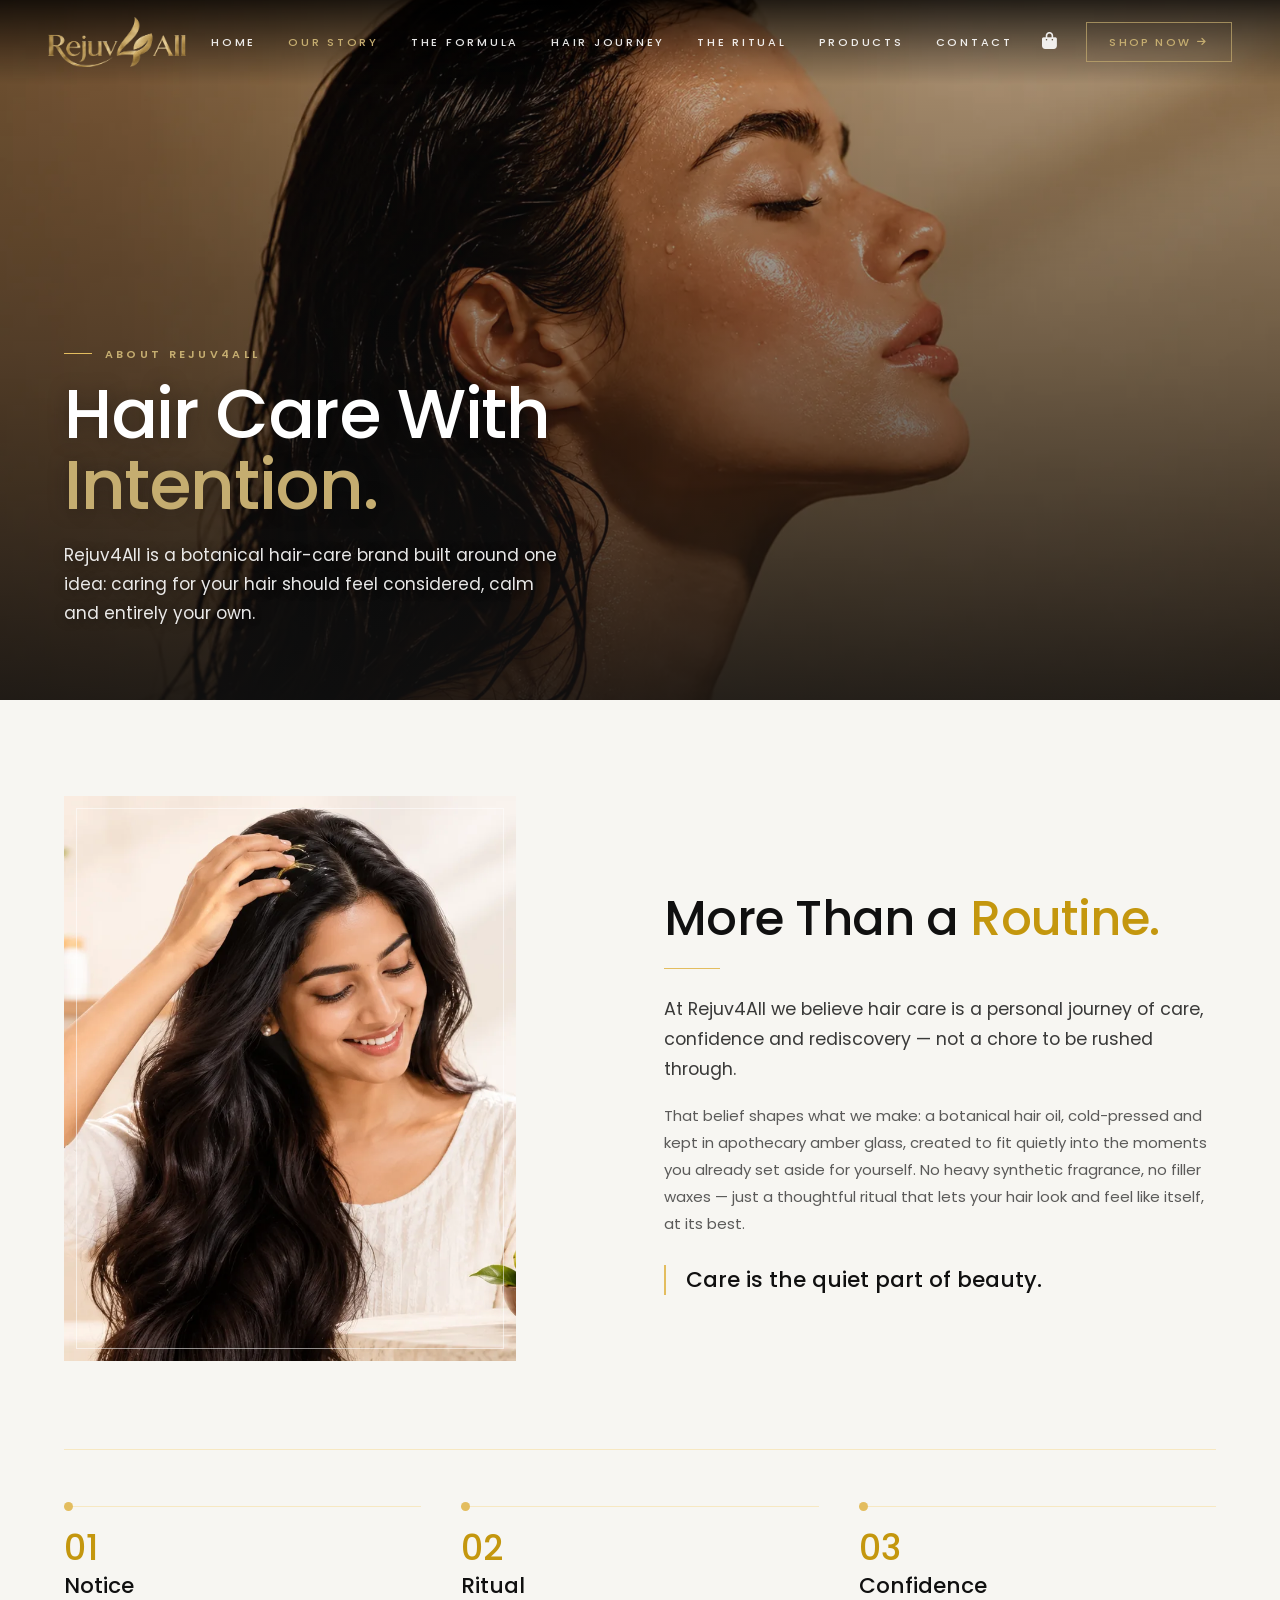
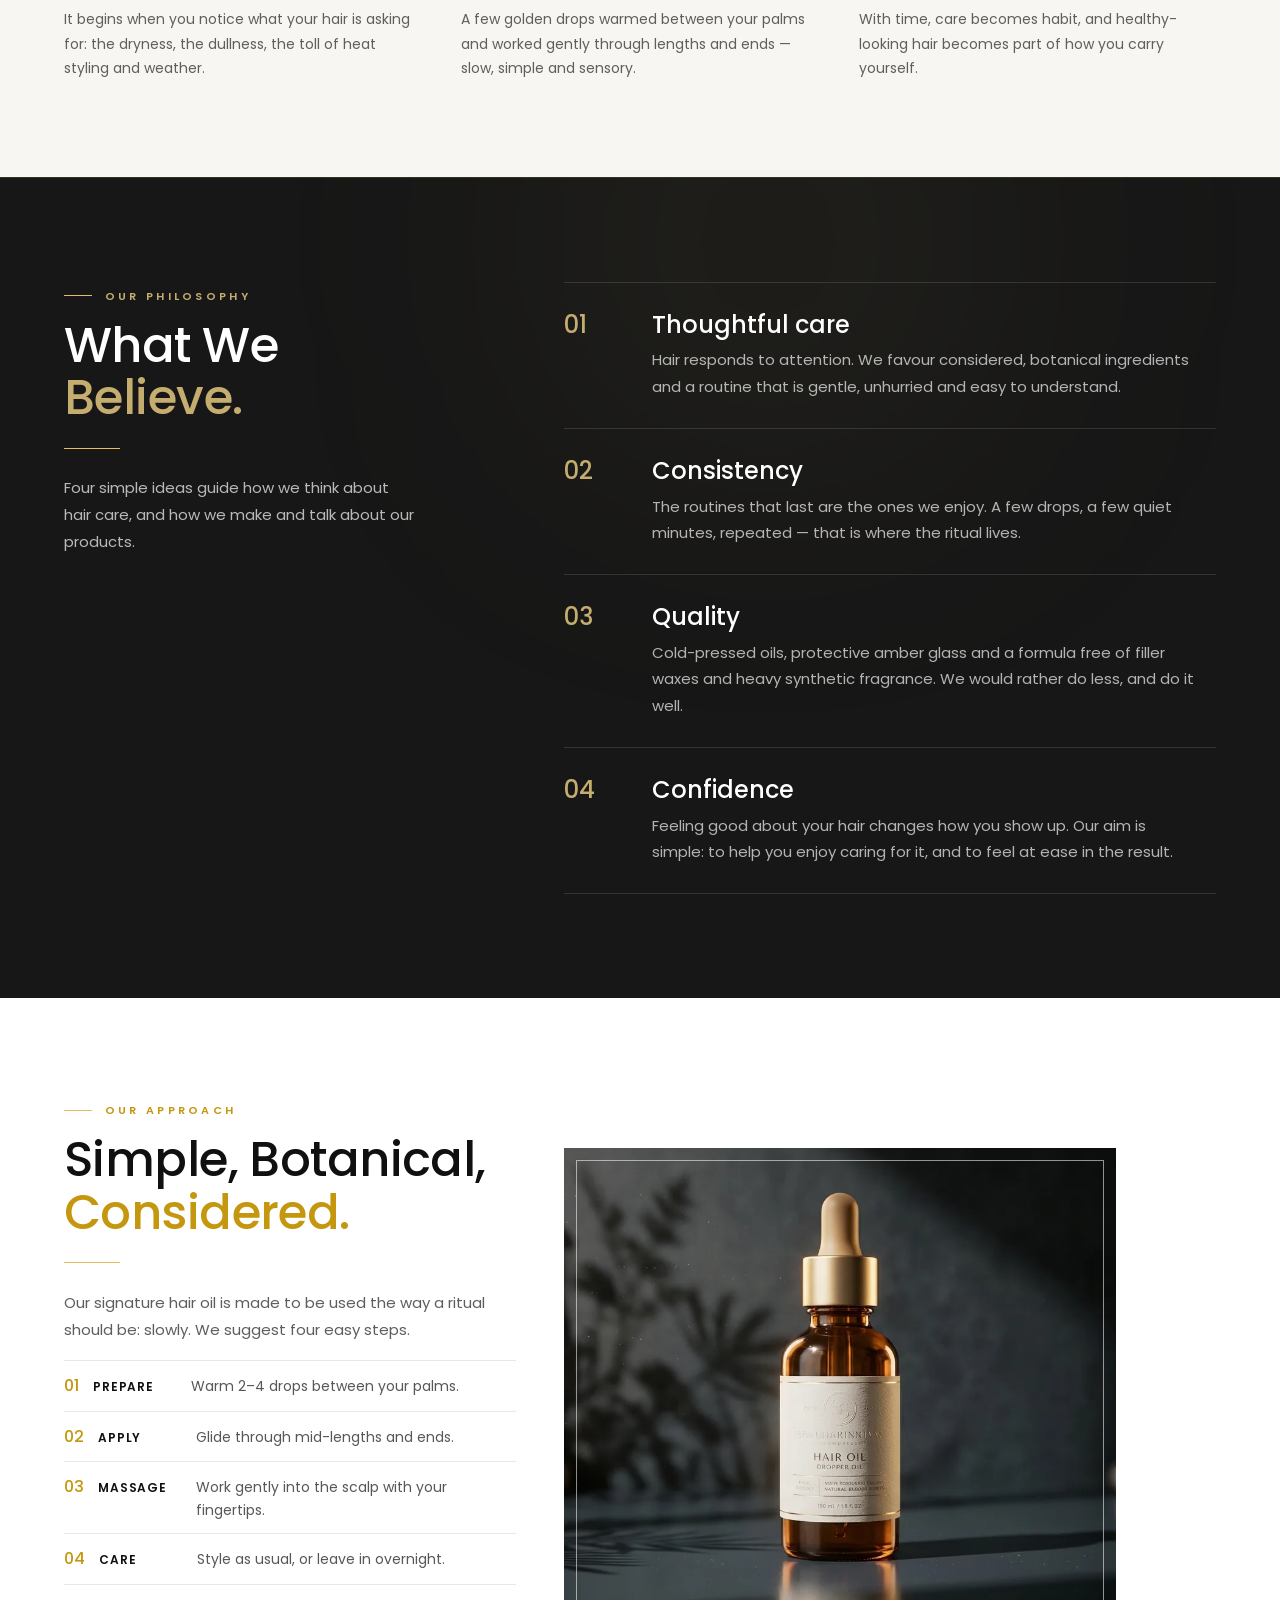
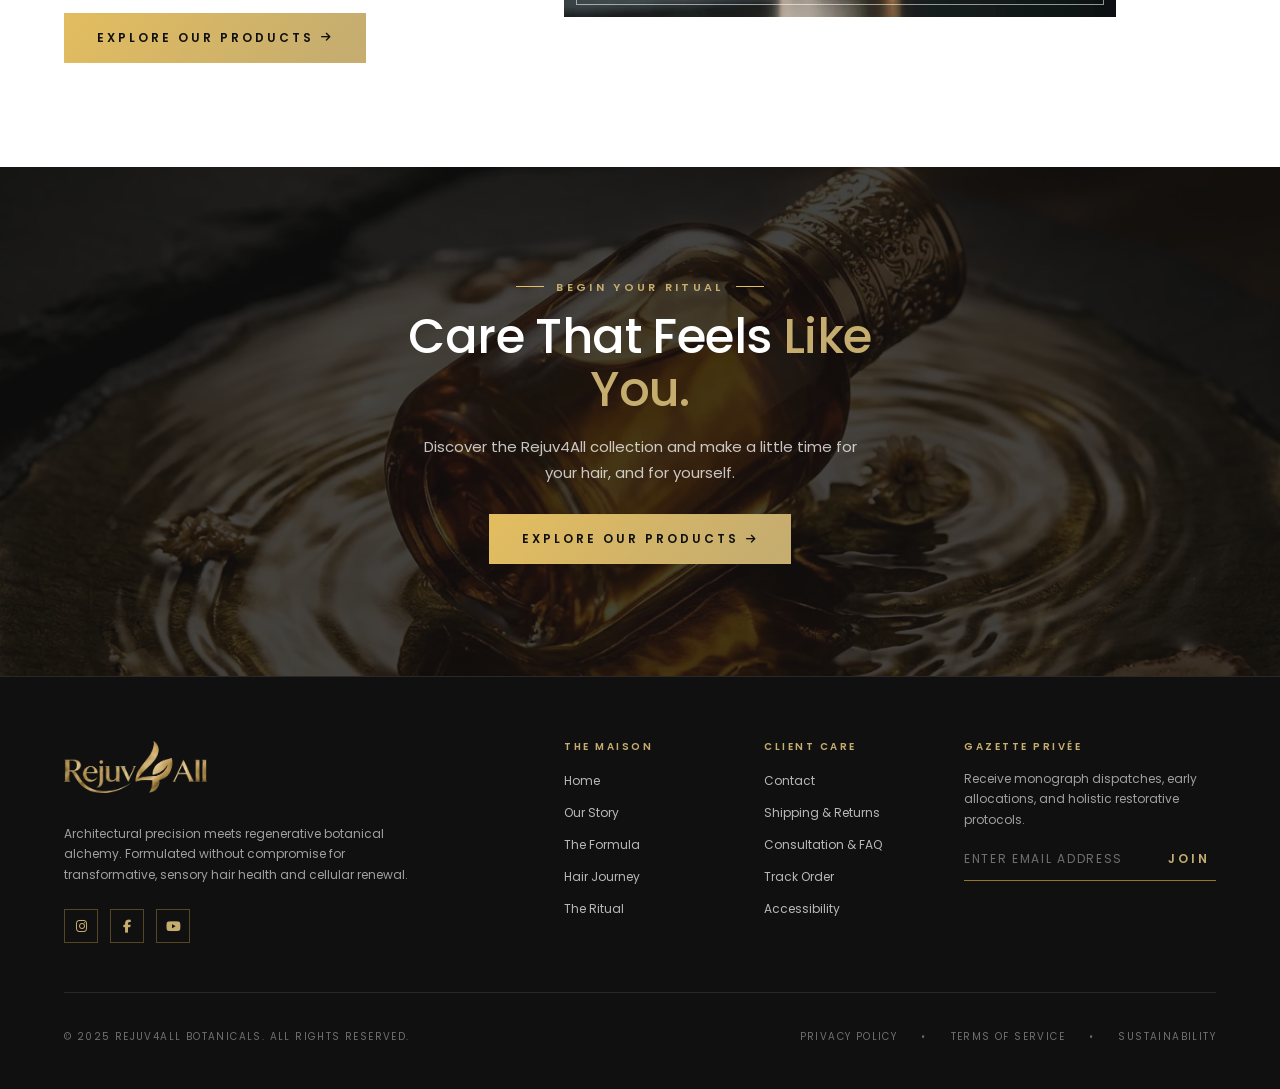
==== about.html @ afa5f881 "Work in progress: new changes" ====
<!DOCTYPE html>
<html lang="en">
<head>
  <meta charset="utf-8">
  <meta name="viewport" content="width=device-width, initial-scale=1">
  <title>About Us — Rejuv4All</title>
  <meta name="description" content="The story and philosophy behind Rejuv4All, a botanical hair-care brand built around considered, personal care.">
  <script>document.documentElement.classList.add('ab-js');</script>

  <link rel="preconnect" href="https://fonts.googleapis.com">
  <link rel="preconnect" href="https://fonts.gstatic.com" crossorigin>
  <link href="https://fonts.googleapis.com/css2?family=Newsreader:ital,opsz,wght@0,6..72,300;0,6..72,400;0,6..72,500;1,6..72,400;1,6..72,500&family=Poppins:wght@400;500;600&family=Roboto:wght@300;500&display=swap" rel="stylesheet">
  <link href="https://cdn.jsdelivr.net/npm/bootstrap@5.3.3/dist/css/bootstrap.min.css" rel="stylesheet">
  <link href="https://cdnjs.cloudflare.com/ajax/libs/font-awesome/6.5.2/css/all.min.css" rel="stylesheet">
  <link href="home.css" rel="stylesheet">
  <link href="pages.css" rel="stylesheet">
  <link href="about.css" rel="stylesheet">
</head>
<body class="page-about">

<!-- ============ NAVBAR (same as the other pages) ============ -->
<header class="site-header" id="site-header">
  <a class="site-logo" href="index.html" aria-label="Rejuv4All home">
    <img src="assets/images/web/logo_transparent.png" alt="Rejuv4All" width="700" height="254">
  </a>

  <nav class="site-nav d-none d-lg-flex" aria-label="Primary">
    <a href="index.html">Home</a>
    <a href="about.html" class="is-current" aria-current="page">Our Story</a>
    <a href="index.html#formula">The Formula</a>
    <a href="index.html#goals">Hair Journey</a>
    <a href="index.html#ritual">The Ritual</a>
    <a href="products.html">Products</a>
    <a href="contact.html">Contact</a>
  </nav>

  <div class="site-tools">
    <a class="icon-btn cart-link" href="cart.html" aria-label="Cart">
      <i class="fa-solid fa-bag-shopping"></i>
      <span class="cart-count" id="cart-count" hidden>0</span>
    </a>
    <a class="btn-gold nav-cta" href="index.html#shop">Shop Now<i class="fa-solid fa-arrow-right btn-ico btn-ico--after" aria-hidden="true"></i></a>
    <button class="icon-btn d-lg-none" type="button" id="mobile-menu-btn" aria-label="Open navigation menu" aria-controls="mobile-nav" aria-expanded="false">
      <i class="fa-solid fa-bars"></i>
    </button>
  </div>
</header>

<div class="drawer-backdrop" id="drawer-backdrop" aria-hidden="true"></div>
<aside class="drawer" id="mobile-nav" role="dialog" aria-modal="true" aria-label="Site navigation" aria-hidden="true">
  <div class="drawer-head">
    <a class="drawer-logo" href="index.html" aria-label="Rejuv4All home"><img src="assets/images/web/logo_transparent.png" alt="Rejuv4All" width="700" height="254"></a>
    <button type="button" class="drawer-close" id="mobile-close-btn" aria-label="Close navigation menu"><i class="fa-solid fa-xmark" aria-hidden="true"></i></button>
  </div>
  <nav class="drawer-nav" aria-label="Mobile">
    <a href="index.html">Home</a>
    <a href="about.html">Our Story</a>
    <a href="index.html#goals">Hair Journey</a>
    <a href="index.html#shop">The Signature Elixir</a>
    <a href="index.html#ritual">The Ritual</a>
    <a href="products.html">Products</a>
    <a href="index.html#formula">The Formula</a>
    <a href="contact.html">Contact</a>
  </nav>
  <div class="drawer-foot">
    <a class="btn-gold btn-block" href="index.html#shop">Shop Now</a>
    <a class="drawer-cart" href="cart.html"><i class="fa-solid fa-bag-shopping" aria-hidden="true"></i><span>Cart</span><span class="drawer-cart-count" id="drawer-cart-count" hidden>0</span></a>
  </div>
</aside>

<main>
<!-- 1 · Hero -->
<section class="ab-hero">
  <picture class="ab-hero__bg">
    <source media="(max-width: 767.98px)" srcset="assets/images/web/about_hero_m.webp">
    <img src="assets/images/web/about_hero.webp" alt="Close-up of a woman with glossy, healthy-looking hair and glowing skin in warm light" width="1600" height="900" fetchpriority="high">
  </picture>
  <div class="container-xl ab-hero__inner">
    <span class="ab-eyebrow ab-eyebrow--light ab-in" data-ab>About Rejuv4All</span>
    <h1 class="ab-hero__title ab-in" data-ab data-delay="1">Hair Care With <em>Intention.</em></h1>
    <p class="ab-hero__text ab-in" data-ab data-delay="2">Rejuv4All is a botanical hair-care brand built around one idea: caring for your hair should feel considered, calm and entirely your own.</p>
  </div>
</section>

<!-- 2 · Our story -->
<section class="section section--ivory ab-story" id="story">
  <div class="container-xl section-pad">
    <div class="row g-5 align-items-center">
      <div class="col-lg-5">
        <figure class="ab-figure ab-reveal" data-ab>
          <img src="assets/images/web/about_story.webp" alt="Woman smiling as she massages hair oil into her scalp" width="753" height="941">
        </figure>
      </div>
      <div class="col-lg-6 offset-lg-1">
        <span class="ab-eyebrow ab-in" data-ab>Our Story</span>
        <h2 class="ab-h2 ab-in" data-ab data-delay="1">More Than a <em>Routine.</em></h2>
        <div class="ab-rule ab-in" data-ab data-delay="1"></div>
        <p class="ab-lead ab-in" data-ab data-delay="2">At Rejuv4All we believe hair care is a personal journey of care, confidence and rediscovery &mdash; not a chore to be rushed through.</p>
        <p class="ab-body ab-in" data-ab data-delay="2">That belief shapes what we make: a botanical hair oil, cold-pressed and kept in apothecary amber glass, created to fit quietly into the moments you already set aside for yourself. No heavy synthetic fragrance, no filler waxes &mdash; just a thoughtful ritual that lets your hair look and feel like itself, at its best.</p>
        <blockquote class="ab-quote ab-in" data-ab data-delay="3">Care is the quiet part of beauty.</blockquote>
      </div>
    </div>

    <!-- The journey -->
    <div class="ab-journey">
      <ol class="ab-steps">
        <li class="ab-in" data-ab>
          <span class="ab-steps__n">01</span>
          <h3>Notice</h3>
          <p>It begins when you notice what your hair is asking for: the dryness, the dullness, the toll of heat styling and weather.</p>
        </li>
        <li class="ab-in" data-ab data-delay="1">
          <span class="ab-steps__n">02</span>
          <h3>Ritual</h3>
          <p>A few golden drops warmed between your palms and worked gently through lengths and ends &mdash; slow, simple and sensory.</p>
        </li>
        <li class="ab-in" data-ab data-delay="2">
          <span class="ab-steps__n">03</span>
          <h3>Confidence</h3>
          <p>With time, care becomes habit, and healthy-looking hair becomes part of how you carry yourself.</p>
        </li>
      </ol>
    </div>
  </div>
</section>

<!-- 3 · Philosophy -->
<section class="section section--charcoal ab-philosophy">
  <div class="glow"></div>
  <div class="container-xl section-pad position-relative">
    <div class="row g-5">
      <div class="col-lg-4">
        <div class="ab-sticky">
          <span class="ab-eyebrow ab-eyebrow--light ab-in" data-ab>Our Philosophy</span>
          <h2 class="ab-h2 ab-h2--light ab-in" data-ab data-delay="1">What We <em>Believe.</em></h2>
          <div class="ab-rule ab-in" data-ab data-delay="1"></div>
          <p class="ab-body ab-body--light ab-in" data-ab data-delay="2">Four simple ideas guide how we think about hair care, and how we make and talk about our products.</p>
        </div>
      </div>
      <div class="col-lg-7 offset-lg-1">
        <ul class="ab-beliefs">
          <li class="ab-in" data-ab>
            <span class="ab-beliefs__n">01</span>
            <div><h3>Thoughtful care</h3><p>Hair responds to attention. We favour considered, botanical ingredients and a routine that is gentle, unhurried and easy to understand.</p></div>
          </li>
          <li class="ab-in" data-ab data-delay="1">
            <span class="ab-beliefs__n">02</span>
            <div><h3>Consistency</h3><p>The routines that last are the ones we enjoy. A few drops, a few quiet minutes, repeated &mdash; that is where the ritual lives.</p></div>
          </li>
          <li class="ab-in" data-ab data-delay="2">
            <span class="ab-beliefs__n">03</span>
            <div><h3>Quality</h3><p>Cold-pressed oils, protective amber glass and a formula free of filler waxes and heavy synthetic fragrance. We would rather do less, and do it well.</p></div>
          </li>
          <li class="ab-in" data-ab data-delay="3">
            <span class="ab-beliefs__n">04</span>
            <div><h3>Confidence</h3><p>Feeling good about your hair changes how you show up. Our aim is simple: to help you enjoy caring for it, and to feel at ease in the result.</p></div>
          </li>
        </ul>
      </div>
    </div>
  </div>
</section>

<!-- 4 · Our approach / product -->
<section class="section section--white ab-approach">
  <div class="container-xl section-pad">
    <div class="row g-5 align-items-center">
      <div class="col-lg-6 order-lg-2">
        <figure class="ab-figure ab-figure--wide ab-reveal" data-ab>
          <img src="assets/images/web/hero_slide3.webp" alt="The Rejuv4All amber glass dropper bottle with a gold collar" width="1376" height="768">
        </figure>
      </div>
      <div class="col-lg-5 order-lg-1">
        <span class="ab-eyebrow ab-in" data-ab>Our Approach</span>
        <h2 class="ab-h2 ab-in" data-ab data-delay="1">Simple, Botanical, <em>Considered.</em></h2>
        <div class="ab-rule ab-in" data-ab data-delay="1"></div>
        <p class="ab-body ab-in" data-ab data-delay="2">Our signature hair oil is made to be used the way a ritual should be: slowly. We suggest four easy steps.</p>
        <ol class="ab-ritual ab-in" data-ab data-delay="2">
          <li><strong>Prepare</strong> Warm 2&ndash;4 drops between your palms.</li>
          <li><strong>Apply</strong> Glide through mid-lengths and ends.</li>
          <li><strong>Massage</strong> Work gently into the scalp with your fingertips.</li>
          <li><strong>Care</strong> Style as usual, or leave in overnight.</li>
        </ol>
        <a class="btn-gold ab-btn ab-in" data-ab data-delay="3" href="products.html">Explore Our Products<i class="fa-solid fa-arrow-right btn-ico btn-ico--after" aria-hidden="true"></i></a>
      </div>
    </div>
  </div>
</section>

<!-- 5 · Closing -->
<section class="ab-closing">
  <img class="ab-closing__bg" src="assets/images/web/hero_slide2.webp" alt="" loading="lazy" width="1376" height="768">
  <div class="container-xl ab-closing__inner">
    <span class="ab-eyebrow ab-eyebrow--light ab-eyebrow--center ab-in" data-ab>Begin Your Ritual</span>
    <h2 class="ab-h2 ab-h2--light ab-closing__title ab-in" data-ab data-delay="1">Care That Feels <em>Like You.</em></h2>
    <p class="ab-closing__text ab-in" data-ab data-delay="2">Discover the Rejuv4All collection and make a little time for your hair, and for yourself.</p>
    <a class="btn-gold ab-btn ab-in" data-ab data-delay="3" href="products.html">Explore Our Products<i class="fa-solid fa-arrow-right btn-ico btn-ico--after" aria-hidden="true"></i></a>
  </div>
</section>
</main>

<!-- ============ FOOTER (same as the other pages) ============ -->
<footer class="site-footer">
  <div class="container-xl footer-pad">
    <div class="row g-5 mb-5">
      <div class="col-md-6 col-lg-4">
        <a href="index.html" class="d-inline-block mb-4"><img src="assets/images/web/logo_transparent.png" alt="Rejuv4All" class="footer-logo" width="700" height="254" loading="lazy"></a>
        <p class="foot-copy">Architectural precision meets regenerative botanical alchemy. Formulated without compromise for transformative, sensory hair health and cellular renewal.</p>
        <div class="socials">
          <a href="#" aria-label="Instagram (link to be added)"><i class="fa-brands fa-instagram"></i></a>
          <a href="#" aria-label="Facebook (link to be added)"><i class="fa-brands fa-facebook-f"></i></a>
          <a href="#" aria-label="YouTube (link to be added)"><i class="fa-brands fa-youtube"></i></a>
        </div>
      </div>
      <div class="col-6 col-md-3 col-lg-2 offset-lg-1">
        <h4>The Maison</h4>
        <ul>
          <li><a href="index.html">Home</a></li><li><a href="index.html#story">Our Story</a></li><li><a href="index.html#formula">The Formula</a></li><li><a href="index.html#goals">Hair Journey</a></li><li><a href="index.html#ritual">The Ritual</a></li>
        </ul>
      </div>
      <div class="col-6 col-md-3 col-lg-2">
        <h4>Client Care</h4>
        <ul>
          <li><a href="contact.html">Contact</a></li><li><a href="index.html#faq">Shipping &amp; Returns</a></li><li><a href="index.html#faq">Consultation &amp; FAQ</a></li><li><a href="index.html#shop">Track Order</a></li><li><a href="#">Accessibility</a></li>
        </ul>
      </div>
      <div class="col-md-12 col-lg-3">
        <h4>Gazette Privée</h4>
        <p class="foot-copy">Receive monograph dispatches, early allocations, and holistic restorative protocols.</p>
        <form class="newsletter" id="newsletter-form">
          <input type="email" placeholder="ENTER EMAIL ADDRESS" required aria-label="Email address">
          <button type="submit">Join</button>
        </form>
        <p class="newsletter-msg" id="newsletter-msg" role="status" aria-live="polite"></p>
      </div>
    </div>
    <div class="foot-bar">
      <div>© 2025 REJUV4ALL BOTANICALS. ALL RIGHTS RESERVED.</div>
      <div class="foot-links"><a href="#">PRIVACY POLICY</a><span>•</span><a href="#">TERMS OF SERVICE</a><span>•</span><a href="#">SUSTAINABILITY</a></div>
    </div>
  </div>
</footer>

<script src="https://cdn.jsdelivr.net/npm/bootstrap@5.3.3/dist/js/bootstrap.bundle.min.js"></script>
<script src="home.js"></script>
<script src="about.js"></script>
</body>
</html>
---- home.css ----
/* =========================================================
   Rejuv4All — Homepage styles
   Source of truth: reference_design/DESIGN.md + code.html
   Sections: tokens · base · header · hero · shared · story ·
   journey · shop · ritual · formula · goals · reviews · faq ·
   final CTA · footer · motion/responsive
   ========================================================= */

/* ---------- 1. Tokens ---------- */
:root {
  --black: #101010;          /* Primary deep black */
  --rich: #171717;           /* Rich black panels */
  --charcoal: #292929;
  --ivory: #F7F6F2;          /* Neutral canvas */
  --grey: #EAE8E2;           /* Soft grey rules */
  --white: #FFFFFF;
  --gold: #e3bd5f;           /* Champagne gold (secondary) */
  --gold-light: #C5AD70;     /* Muted gold (tertiary) */
  --gold-text: #c4970e;      /* design.md "secondary" token — gold text on light grounds */
  --gold-20: rgba(180, 154, 87, .2);
  --gold-30: rgba(243, 198, 84, 0.3);
  --gold-60: rgba(243, 188, 51, 0.6);

  /* Typography system (single source of truth):
     headings = Newsreader (editorial serif; Canela is a licensed font, not available here)
     content  = Poppins (all body / interface text) */
  --font-serif: "Poppins", system-ui, -apple-system, "Segoe UI", sans-serif;
  --font-heading: var(--font-serif);
  --font-hero: "Poppins", system-ui, -apple-system, "Segoe UI", sans-serif; /* hero main title only (regular Roboto, not Roboto Serif) */
  --font-sans: "Poppins", system-ui, -apple-system, "Segoe UI", sans-serif;
  --font-mono: var(--font-sans); /* small uppercase labels use the content font */

  --header-h: 76px;
  --ease: cubic-bezier(.4, 0, .2, 1);
}

/* ---------- 2. Base ---------- */
html { scroll-behavior: smooth; scroll-padding-top: 76px; }
body {
  margin: 0;
  background: var(--black);
  color: var(--black);
  font-family: var(--font-sans);
  font-size: 15px;
  line-height: 24px;
  overflow-x: hidden;
  -webkit-font-smoothing: antialiased;
}
img { max-width: 100%; display: block; }
a { color: inherit; text-decoration: none; }
button { font-family: inherit; }
ul, ol { padding: 0; margin: 0; list-style: none; }
h1, h2, h3, h4, p, figure, dl, dd, blockquote { margin: 0; }
::selection { background: var(--gold-30); color: var(--white); }
:focus-visible { outline: 2px solid var(--gold); outline-offset: 3px; }

.section { position: relative; width: 100%; overflow: hidden; }
.section--ivory { background: var(--ivory); }
.section--white { background: var(--white); }
.section--charcoal { background: var(--rich); color: var(--white); }
.section--goals { background: var(--ivory); border-bottom: 1px solid var(--grey); }
.section--bordered { border-top: 1px solid var(--grey); border-bottom: 1px solid var(--grey); }
.section--bordered-b { border-bottom: 1px solid var(--grey); }
.section-pad { padding-top: 4.5rem; padding-bottom: 4.5rem; padding-left: 1.5rem; padding-right: 1.5rem; }
.section-pad--tight { padding-top: 4rem; padding-bottom: 4rem; }
.container-xl.section-pad, .container.section-pad { max-width: 1280px; }

/* Typography */
.h-display {
  font-family: var(--font-heading);
  font-weight: 400;
  font-size: clamp(2rem, 1.2rem + 3.2vw, 3.5rem);
  line-height: 1.08;
  letter-spacing: -.01em;
  color: var(--black);
  margin-bottom: 1.5rem;
}
.h-display em, .hero h1 em { font-family: inherit; font-style: normal; font-weight: 500; color: var(--gold-text); }
.h-display--sm { font-size: clamp(1.75rem, 1.3rem + 1.8vw, 2.5rem); line-height: 1.25; margin-bottom: .5rem; }
.h-display--xs { font-size: clamp(1.5rem, 1.2rem + 1vw, 1.875rem); line-height: 1.25; font-weight: 400; margin-bottom: 0; }
.h-display--light { color: var(--white); }
.section--charcoal .h-display em { color: var(--gold-light); }

.eyebrow {
  display: block;
  font-size: 11px; line-height: 16px; font-weight: 600;
  letter-spacing: .3em; text-transform: uppercase;
  color: var(--gold-text);
  margin-bottom: .85rem;
}
.eyebrow--light { color: var(--gold-light); }
.eyebrow--dot { display: flex; align-items: center; gap: .5rem; font-size: 10px; }
.eyebrow.mono { font-family: var(--font-mono); }
.dot { width: 8px; height: 8px; border-radius: 50%; background: var(--gold-text); display: inline-block; flex: none; }
.mono-gold { font-family: var(--font-mono); font-size: 11px; letter-spacing: .14em; text-transform: uppercase; font-weight: 600; color: var(--gold-text); display: block; }
.micro-muted { font-size: 10px; letter-spacing: .2em; text-transform: uppercase; color: rgba(16,16,16,.42); }
.micro-muted.is-gold { color: var(--gold-text); font-weight: 600; }
.serif-italic { font-family: var(--font-serif); font-style: italic; font-weight: 400; color: var(--gold-text); font-size: 17px; }

.gold-hairline { height: 1px; max-width: 24rem; background: linear-gradient(90deg, transparent, rgba(180,154,87,.55), transparent); }
.gold-hairline-v { width: 1px; height: 24rem; background: linear-gradient(180deg, transparent, rgba(180,154,87,.6), transparent); }
.short-rule { width: 4rem; height: 1px; background: var(--gold); margin: 1rem 0; }

.section-head { max-width: 42rem; margin: 0 auto 2.75rem; }
.section-head--left { margin-left: 0; max-width: 48rem; }
.section-head p { color: rgba(16,16,16,.62); font-weight: 400; font-size: 15px; line-height: 1.7; }
.section-head .h-display { margin-bottom: 0; }

/* Buttons — sharp 0px corners per design.md */
.btn-gold, .btn-glass, .btn-outline-gold {
  display: inline-flex; align-items: center; justify-content: center;
  font-size: 12px; line-height: 16px; letter-spacing: .25em; text-transform: uppercase;
  padding: 1rem 2rem; border-radius: 0; cursor: pointer; border: 1px solid transparent;
  transition: all .4s var(--ease); text-align: center;
}
.btn-gold {
  background: linear-gradient(135deg, var(--gold) 0%, var(--gold-light) 50%, var(--gold) 100%);
  background-size: 200% auto; color: var(--black); font-weight: 600;
}
.btn-gold:hover { background-position: right center; color: var(--black); box-shadow: 0 20px 48px rgba(180,154,87,.25); }
.btn-glass {
  background: rgba(16,16,16,.45); border-color: rgba(197,173,112,.55); color: var(--white);
  -webkit-backdrop-filter: blur(8px); backdrop-filter: blur(8px);
}
.btn-glass:hover { background: rgba(197,173,112,.15); border-color: var(--gold-light); color: var(--gold-light); }
.btn-outline-gold { background: transparent; border-color: var(--gold-60); color: var(--white); font-weight: 500; }
.btn-outline-gold:hover { background: rgba(180,154,87,.12); }
.btn-block { display: flex; width: 100%; }
.btn-lg-x { padding: 1.25rem 2.5rem; }

.arrow-btn {
  width: 40px; height: 40px; display: inline-flex; align-items: center; justify-content: center;
  background: var(--white); border: 1px solid rgba(113,92,31,.4); color: var(--black);
  font-size: 13px; cursor: pointer; transition: all .3s var(--ease);
}
.arrow-btn:hover { border-color: var(--gold-text); background: rgba(180,154,87,.1); }
.arrow-btn--dark { width: 34px; height: 34px; background: transparent; border-color: rgba(255,255,255,.25); color: var(--white); font-size: 11px; }
.arrow-btn--dark:hover { border-color: var(--gold); color: var(--gold); background: transparent; }

/* ---------- 3. Header ---------- */
.site-header {
  position: fixed; top: 0; left: 0; width: 100%; z-index: 1030;
  height: var(--header-h);
  padding: 0 1.5rem;
  display: flex; align-items: center; justify-content: space-between; gap: 1rem;
  background: linear-gradient(to bottom, rgba(0,0,0,.8), rgba(0,0,0,.4), transparent);
  transition: background .3s var(--ease), height .3s var(--ease), -webkit-backdrop-filter .3s;
}
.site-header.is-scrolled {
  height: 64px;
  background: rgba(16,16,16,.92);
  -webkit-backdrop-filter: blur(12px); backdrop-filter: blur(12px);
}
.site-logo { display: block; flex: none; }
.site-logo img { height: 40px; width: auto; transition: transform .3s var(--ease); }
.site-logo:hover img { transform: scale(1.04); }
.site-nav { align-items: center; gap: 2rem; font-size: 11px; font-weight: 500; letter-spacing: .25em; text-transform: uppercase; color: rgba(255,255,255,.9); }
.site-nav a { transition: color .2s; padding: .5rem 0; }
.site-nav a:hover, .site-nav a.is-current { color: var(--gold-light); }
.site-tools { display: flex; align-items: center; gap: 1.25rem; color: rgba(255,255,255,.9); }
.currency { align-items: center; gap: .35rem; font-size: 11px; font-weight: 500; letter-spacing: .14em; color: var(--gold-light); text-transform: uppercase; }
.currency i { font-size: 9px; }
.icon-btn { position: relative; background: none; border: 0; color: inherit; padding: .25rem; font-size: 17px; cursor: pointer; transition: color .2s; line-height: 1; min-width: 28px; min-height: 28px; }
.icon-btn:hover { color: var(--gold-light); }
.cart-count {
  position: absolute; top: -4px; right: -6px; min-width: 16px; height: 16px; padding: 0 4px;
  background: var(--gold); color: var(--white); font-size: 9px; font-weight: 600; line-height: 16px; text-align: center; border-radius: 8px;
}
.cart-count[hidden] { display: none; }
.cart-count.bump { animation: bump .4s var(--ease); }
@keyframes bump { 50% { transform: scale(1.4); } }

/* Mobile drawer (slides in from the left) */
.drawer-backdrop { position: fixed; inset: 0; z-index: 1040; background: rgba(8,8,8,.55); opacity: 0; visibility: hidden; transition: opacity .35s var(--ease), visibility .35s; }
.drawer-backdrop.is-open { opacity: 1; visibility: visible; }
.drawer {
  position: fixed; top: 0; left: 0; bottom: 0; z-index: 1050; width: min(86vw, 340px);
  display: flex; flex-direction: column; background: var(--black); color: var(--white);
  border-right: 1px solid var(--gold-30); box-shadow: 20px 0 48px rgba(0,0,0,.4);
  transform: translateX(-100%); visibility: hidden;
  transition: transform .4s var(--ease), visibility .4s; overflow-y: auto; overscroll-behavior: contain;
}
.drawer.is-open { transform: translateX(0); visibility: visible; }
.drawer-head { display: flex; align-items: center; justify-content: space-between; padding: 1.1rem 1.25rem 1.1rem 1.5rem; border-bottom: 1px solid rgba(255,255,255,.08); }
.drawer-logo img { height: 40px; width: auto; }
.drawer-close { width: 44px; height: 44px; display: inline-flex; align-items: center; justify-content: center; background: transparent; border: 1px solid rgba(180,154,87,.35); color: var(--white); font-size: 16px; cursor: pointer; transition: all .25s var(--ease); }
.drawer-close:hover, .drawer-close:active { border-color: var(--gold); color: var(--gold-light); background: rgba(180,154,87,.08); }
.drawer-nav { display: flex; flex-direction: column; padding: .75rem 1.5rem; flex: 1; }
.drawer-nav a { padding: 1rem 0; border-bottom: 1px solid rgba(255,255,255,.07); font-size: 12px; font-weight: 500; letter-spacing: .25em; text-transform: uppercase; color: rgba(255,255,255,.9); transition: color .2s, padding-left .25s var(--ease); }
.drawer-nav a:hover, .drawer-nav a:active { color: var(--gold-light); padding-left: .5rem; }
.drawer-foot { padding: 1.5rem; border-top: 1px solid rgba(255,255,255,.08); display: flex; flex-direction: column; gap: 1rem; }
.drawer-cart { display: inline-flex; align-items: center; justify-content: center; gap: .6rem; font-size: 11px; letter-spacing: .25em; text-transform: uppercase; color: rgba(255,255,255,.8); padding: .5rem; }
.drawer-cart:hover { color: var(--gold-light); }
.drawer-cart-count { min-width: 18px; height: 18px; padding: 0 5px; background: var(--gold); color: var(--white); font-size: 10px; font-weight: 600; line-height: 18px; text-align: center; border-radius: 9px; letter-spacing: 0; }
.drawer-cart-count[hidden] { display: none; }
html.drawer-open, html.drawer-open body { overflow: hidden; }
@media (min-width: 992px) { .drawer, .drawer-backdrop { display: none; } }

/* ---------- 4. Hero ---------- */
.hero { touch-action: pan-y; position: relative; height: 100vh; height: 100svh; min-height: 640px; background: var(--black); overflow: hidden; user-select: none; }
.hero-slides, .hero-slide { position: absolute; inset: 0; }
.hero-slide { opacity: 0; z-index: 0; transition: opacity 1s var(--ease); }
.hero-slide.is-active { opacity: 1; z-index: 1; }
.hero-slide img { width: 100%; height: 100%; object-fit: cover; object-position: center; transform: scale(1); transition: transform 8s ease-out; }
.hero-slide.is-active img { transform: scale(1.05); }
.hero-slide[data-slide="0"] img { object-position: 62% center; }
.hero-overlay {
  position: absolute; inset: 0; z-index: 2; pointer-events: none;
  background:
    linear-gradient(to top, var(--black) 0%, rgba(16,16,16,0) 45%, rgba(0,0,0,.4) 100%),
    linear-gradient(to right, rgba(0,0,0,.82), rgba(0,0,0,.5) 55%, rgba(0,0,0,.2));
}
.hero-content {
  position: absolute; inset: 0; z-index: 3;
  display: flex; flex-direction: column; justify-content: flex-end;
  padding: 0 1.5rem 7rem; max-width: 56rem; pointer-events: none;
}
.hero-content > * { pointer-events: auto; }
.eyebrow-line { display: flex; align-items: center; gap: .75rem; color: var(--gold-light); font-size: 11px; font-weight: 500; letter-spacing: .3em; text-transform: uppercase; margin-bottom: 1rem; }
.eyebrow-line .rule { width: 24px; height: 1px; background: var(--gold-light); flex: none; }
.hero h1 { font-family: var(--font-hero); font-weight: 300; color: var(--white); font-size: clamp(2rem, 1.33rem + 2.85vw, 3.72rem); line-height: 1.05; letter-spacing: -.01em; margin-bottom: .75rem; }
.hero h1 em { color: var(--gold-light); font-weight: 500; }
@media (min-width: 1200px) { .hero h1 { font-size: 64.6px; } } /* desktop hero title */
.hero p { color: rgba(255,255,255,.82); font-weight: 400; font-size: clamp(15px, 1.2vw + 10px, 18px); line-height: 1.7; max-width: 36rem; margin-bottom: 1.75rem; }
.hero-ctas { display: flex; flex-wrap: wrap; gap: 1rem; }
.hero-controls { position: absolute; z-index: 4; bottom: 2rem; right: 1.5rem; display: flex; align-items: center; gap: 1.5rem; color: var(--white); }
.hero-nums { display: flex; gap: 1rem; font-family: var(--font-mono); font-size: 12px; letter-spacing: .14em; }
.hero-nums button { background: none; border: 0; color: rgba(255,255,255,.4); display: flex; flex-direction: column; align-items: center; padding: .25rem; cursor: pointer; transition: color .3s; }
.hero-nums button i { display: block; width: 16px; height: 1px; margin-top: 4px; background: transparent; transition: all .3s; }
.hero-nums button:hover { color: var(--white); }
.hero-nums button.is-active { color: var(--gold-light); font-weight: 600; }
.hero-nums button.is-active i { height: 2px; background: var(--gold-light); }
.hero-arrows { display: flex; gap: .5rem; padding-left: 1rem; border-left: 1px solid rgba(255,255,255,.2); }

/* ---------- 5. Story ---------- */
.story .section-pad { padding-top: 4.5rem; padding-bottom: 4.5rem; }
.lead-copy { color: rgba(16,16,16,.75); font-weight: 400; font-size: 16px; line-height: 1.75; margin-bottom: 1.25rem; margin-top: 1.5rem; }
.small-copy { color: rgba(16,16,16,.6); font-family: var(--font-sans); font-weight: 400; font-size: 16px; line-height: 1.75; margin-bottom: 1.5rem; }
.stats { display: flex; align-items: center; gap: 1.5rem; padding-top: .5rem; flex-wrap: wrap; }
.stats strong { display: block; font-family: var(--font-serif); font-weight: 400; font-size: 1.85rem; line-height: 1.3; color: var(--gold-text); }
.stats span { display: block; font-size: 10px; letter-spacing: .14em; text-transform: uppercase; color: rgba(16,16,16,.5); }
.stat-rule { width: 1px; height: 32px; background: var(--gold-30); }

.frame-card { background: var(--white); padding: 8px; border: 1px solid var(--gold-20); box-shadow: 0 20px 48px rgba(180,154,87,.08); }
.frame-card figcaption { display: flex; justify-content: space-between; align-items: center; padding: 1rem; background: var(--white); }
.micro { font-size: 10px; letter-spacing: .14em; text-transform: uppercase; color: rgba(16,16,16,.6); }
.crossfade { position: relative; aspect-ratio: 4 / 5; overflow: hidden; }
.crossfade .xf { position: absolute; inset: 0; width: 100%; height: 100%; object-fit: cover; }
.xf-1 { animation: xf1 9s ease-in-out infinite; }
.xf-2 { animation: xf2 9s ease-in-out infinite; opacity: 0; }
@keyframes xf1 { 0%, 45% { opacity: 1; transform: scale(1); } 55%, 95% { opacity: 0; transform: scale(1.05); } 100% { opacity: 1; transform: scale(1); } }
@keyframes xf2 { 0%, 45% { opacity: 0; transform: scale(1.05); } 55%, 95% { opacity: 1; transform: scale(1); } 100% { opacity: 0; transform: scale(1.05); } }
.frame-card--plain figcaption { justify-content: center; }

/* ---------- 6. Three stages ---------- */
.stages { position: relative; }
.stage-card { height: 100%; background: var(--ivory); border: 1px solid var(--grey); padding: 1.5rem; display: flex; flex-direction: column; transition: border-color .3s; }
.stage-card:hover { border-color: var(--gold); }
.stage-card--feature { border-color: rgba(180,154,87,.4); box-shadow: 0 20px 48px rgba(180,154,87,.08); }
.stage-top { display: flex; justify-content: space-between; align-items: center; margin-bottom: 1rem; }
.ratio-43 { aspect-ratio: 4 / 3; overflow: hidden; background: rgba(234,232,226,.5); margin-bottom: 1.5rem; }
.ratio-43 img { width: 100%; height: 100%; object-fit: cover; transition: transform .5s var(--ease); }
.stage-card:hover .ratio-43 img { transform: scale(1.05); }
.ratio-43 img.grayscale { filter: grayscale(1) contrast(1.15); opacity: .92; }
.stage-card h3 { font-family: var(--font-serif); font-weight: 500; font-size: 1.6rem; line-height: 1.4; margin-bottom: .5rem; }
.stage-card p { font-size: 13px; line-height: 1.7; color: rgba(16,16,16,.7); margin-bottom: 1rem; flex: 1; }
.stage-foot { margin-top: auto; padding-top: 1rem; border-top: 1px solid var(--grey); display: flex; justify-content: space-between; align-items: center; font-size: 11px; letter-spacing: .14em; text-transform: uppercase; color: var(--gold-text); }

/* ---------- 7. Shop ---------- */
.shop { border-top: 1px solid var(--gold-20); border-bottom: 1px solid var(--gold-20); }
.glow { position: absolute; top: -8rem; right: 25%; width: 24rem; height: 24rem; border-radius: 50%; background: rgba(180,154,87,.1); filter: blur(140px); pointer-events: none; }
.glow--center { top: 0; right: 0; left: 0; bottom: 0; width: auto; height: auto; border-radius: 0; filter: none; background: radial-gradient(ellipse at center, rgba(180,154,87,.15), transparent 65%); }
.gallery-main { position: relative; background: var(--black); border: 1px solid var(--gold-30); padding: 8px; aspect-ratio: 4 / 3; overflow: hidden; box-shadow: 0 20px 48px rgba(0,0,0,.35); }
.gallery-main img { width: 100%; height: 100%; object-fit: cover; transition: opacity .3s var(--ease), transform .6s var(--ease); }
.gallery-main:hover img { transform: scale(1.03); }
.gallery-main img.is-fading { opacity: .25; }
.gallery-badge { position: absolute; top: 1.25rem; left: 1.25rem; z-index: 2; background: rgba(16,16,16,.8); -webkit-backdrop-filter: blur(6px); backdrop-filter: blur(6px); border: 1px solid var(--gold-30); padding: 4px 12px; font-family: var(--font-mono); font-size: 10px; letter-spacing: .14em; text-transform: uppercase; color: var(--gold-light); }
.gallery-strip { display: flex; align-items: center; gap: .5rem; margin-top: 1rem; }
.gallery-thumbs { flex: 1; min-width: 0; display: flex; gap: .75rem; overflow-x: auto; scroll-snap-type: x proximity; scrollbar-width: none; -webkit-overflow-scrolling: touch; }
.gallery-thumbs::-webkit-scrollbar { display: none; }
.gallery-thumbs .gallery-thumb { flex: 0 0 calc((100% - 2.25rem) / 4); scroll-snap-align: start; }
.strip-btn { flex: none; width: 30px; height: 30px; display: inline-flex; align-items: center; justify-content: center; background: transparent; border: 1px solid var(--gold-30); color: var(--gold-light); font-size: 11px; cursor: pointer; transition: all .25s var(--ease); }
.strip-btn:hover:not(:disabled) { border-color: var(--gold); background: rgba(180,154,87,.12); color: var(--white); }
.strip-btn:active:not(:disabled) { transform: scale(.94); }
.strip-btn:disabled { opacity: .3; cursor: default; }
.strip-btn[hidden] { display: none; }
.gallery-thumb { aspect-ratio: 1; padding: 4px; background: var(--black); border: 1px solid rgba(255,255,255,.2); overflow: hidden; cursor: pointer; transition: border-color .3s; }
.gallery-thumb:hover { border-color: rgba(180,154,87,.7); }
.gallery-thumb.is-active { border: 2px solid var(--gold); padding: 3px; }
.gallery-thumb img { width: 100%; height: 100%; object-fit: cover; }
.gallery-thumb img.pos-left { object-position: 28% center; }

.buy-head { border-bottom: 1px solid rgba(255,255,255,.1); padding-bottom: 1.5rem; margin-bottom: 1.5rem; }
.buy-head .h-display { color: var(--white); }
.product-name { font-size: 12px; letter-spacing: .14em; text-transform: uppercase; color: rgba(255,255,255,.5); margin: .5rem 0 .75rem; }
.price-row { display: flex; align-items: baseline; gap: .75rem; flex-wrap: wrap; }
.price { font-family: var(--font-serif); font-weight: 500; font-size: clamp(1.8rem, 1.4rem + 1vw, 2.2rem); color: var(--gold-light); }
.stock { font-family: var(--font-mono); font-size: 11px; letter-spacing: .14em; text-transform: uppercase; color: var(--gold-light); }
.ship-note { font-size: 12px; font-weight: 400; color: rgba(255,255,255,.6); margin-top: .5rem; }
.specs { margin-bottom: 1.5rem; font-size: 12px; color: rgba(255,255,255,.7); }
.specs > div { display: flex; justify-content: space-between; gap: 1rem; padding: .5rem 0; border-bottom: 1px solid rgba(255,255,255,.06); }
.specs dt { font-weight: 400; text-transform: uppercase; letter-spacing: .14em; color: rgba(255,255,255,.4); flex: none; }
.specs dd { text-align: right; font-weight: 500; color: var(--white); }
.micro-light { display: block; font-size: 10px; letter-spacing: .25em; text-transform: uppercase; color: rgba(255,255,255,.5); margin-bottom: .5rem; }
.qty-row { display: flex; align-items: center; gap: 1rem; margin-bottom: 1rem; flex-wrap: wrap; }
.qty { display: inline-flex; align-items: center; border: 1px solid rgba(180,154,87,.4); background: var(--black); }
.qty button { width: 40px; height: 40px; background: none; border: 0; color: var(--white); font-size: 18px; cursor: pointer; transition: color .2s; }
.qty button:hover { color: var(--gold); }
.qty input { width: 48px; height: 40px; text-align: center; background: transparent; border: 0; color: var(--white); font-family: var(--font-mono); font-size: 14px; padding: 0; }
.qty-note { font-size: 11px; color: rgba(255,255,255,.4); }
.buy-actions .btn-block + .btn-block { margin-top: 1rem; }
.cart-msg { min-height: 20px; margin-top: .75rem; font-size: 12px; color: var(--gold-light); text-align: center; }
.trust { margin-top: .5rem; padding-top: 1rem; border-top: 1px solid rgba(255,255,255,.1); }
.pay-row { display: flex; align-items: center; justify-content: center; flex-wrap: wrap; gap: .25rem .6rem; font-size: 10px; letter-spacing: .14em; text-transform: uppercase; color: rgba(255,255,255,.4); }
.trust-box { height: 100%; padding: .5rem; background: var(--black); border: 1px solid rgba(255,255,255,.05); font-size: 10px; line-height: 1.4; color: rgba(255,255,255,.7); }
.trust-box i { display: block; margin-bottom: .35rem; font-size: 15px; color: var(--gold-light); }
.trust-box span { display: block; }

/* ---------- 8. Ritual ---------- */
.steps { display: flex; flex-direction: column; gap: 1.5rem; }
.steps li { display: flex; gap: 1rem; align-items: flex-start; padding: 1rem; background: var(--white); border: 1px solid var(--grey); transition: border-color .3s; }
.steps li:hover { border-color: var(--gold); }
.step-n { font-family: var(--font-serif); font-size: 1.6rem; font-weight: 500; color: var(--gold-text); width: 32px; flex: none; line-height: 1.4; }
.steps h3 { font-size: 13px; font-weight: 600; letter-spacing: .14em; text-transform: uppercase; margin-bottom: .25rem; line-height: 1.5; }
.steps p { font-size: 13px; line-height: 1.7; color: rgba(16,16,16,.7); }

/* ---------- 9. Formula ---------- */
.pillar { height: 100%; display: flex; flex-direction: column; justify-content: space-between; background: var(--ivory); border-top: 2px solid var(--gold); padding: 1.5rem; }
.pillar--dark { border-top-color: var(--gold-text); }
.pillar .mono-gold { font-weight: 400; font-size: 10px; margin-bottom: .5rem; }
.pillar h3 { font-family: var(--font-serif); font-weight: 500; font-size: 1.45rem; margin-bottom: .5rem; line-height: 1.4; }
.pillar p { font-size: 13px; line-height: 1.7; color: rgba(16,16,16,.7); }
.pillar .micro-muted { font-size: 9px; margin-top: 1rem; display: block; }

.timeline-wrap { max-width: 64rem; padding-top: .5rem; }
.tl-track { display: flex; align-items: center; margin-bottom: 1.5rem; }
.tl-line { flex: 1; position: relative; height: 2px; }
.tl-line--solid { background: rgba(16,16,16,.12); }
.tl-line--dotted { height: 0; border-top: 2px dotted rgba(16,16,16,.3); }
.tl-line--faint { border-top-color: rgba(16,16,16,.2); }
.tl-fill { position: absolute; left: 0; top: -2px; height: 2px; width: 100%; background: var(--gold); transform-origin: left center; transform: scaleX(var(--fill, 0)); will-change: transform; }
.tl-line--solid .tl-fill { top: 0; }
.tl-badge { display: inline-block; padding: 4px 12px; background: rgba(239,236,228,.7); border: 1px solid var(--grey); color: rgba(16,16,16,.8); font-family: var(--font-mono); font-size: 10px; letter-spacing: .08em; text-transform: uppercase; white-space: nowrap; transition: background-color .4s var(--ease), border-color .4s var(--ease), color .4s var(--ease); }
.tl-badge.is-active { background: var(--gold); border-color: var(--gold); color: var(--black); font-weight: 600; }
.tl-copy p { font-size: 14px; line-height: 1.7; color: rgba(16,16,16,.75); padding: 0 1rem; }
.tl-copy p.text-dark { color: var(--black) !important; }
.timeline-m { position: relative; display: flex; flex-direction: column; gap: 2rem; padding-left: 1rem; border-left: 2px solid rgba(16,16,16,.12); }
.tlm-fill { position: absolute; left: -2px; top: 0; bottom: 0; width: 2px; background: var(--gold); transform-origin: top center; transform: scaleY(var(--fill, 0)); will-change: transform; }
.timeline-m .tl-badge { margin-bottom: .5rem; }
.timeline-m p { font-size: 13px; line-height: 1.7; }
.footnote { margin-top: 2rem; font-size: 11px; font-style: italic; color: rgba(16,16,16,.45); }

/* ---------- 10. Goals slider ---------- */
.goals { background: var(--white); border: 1px solid var(--grey); }
.goals { min-width: 0; }
.goal-slides { display: grid; grid-template-columns: minmax(0, 1fr); }
.section--goals .section-head { max-width: 48rem; }
.goal-slide {
  grid-area: 1 / 1; display: grid; grid-template-columns: minmax(0, 1fr); min-width: 0;
  opacity: 0; visibility: hidden; transition: opacity .7s var(--ease), visibility .7s;
}
.goal-slide.is-active { opacity: 1; visibility: visible; }
.goal-media { position: relative; overflow: hidden; background: rgba(234,232,226,.3); border-bottom: 1px solid var(--grey); aspect-ratio: 1200 / 896; width: 100%; }
.goal-media img { position: absolute; inset: 0; width: 100%; height: 100%; object-fit: cover; object-position: center; }
.goal-media--placeholder { display: flex; align-items: center; justify-content: center; background: var(--ivory); }
.goal-media--placeholder .ph { display: flex; flex-direction: column; align-items: center; gap: .75rem; padding: 2rem; text-align: center; border: 1px dashed var(--gold-60); color: var(--gold-text); font-size: 12px; letter-spacing: .14em; text-transform: uppercase; margin: 1.5rem; max-width: calc(100% - 3rem); }
.goal-media--placeholder .ph i { font-size: 28px; }
.tag { position: absolute; bottom: 12px; z-index: 2; padding: 4px 10px; font-family: var(--font-mono); font-size: 9px; letter-spacing: .14em; text-transform: uppercase; color: var(--white); }
.tag--top { bottom: auto; top: 12px; }
.tag--before { left: 12px; background: rgba(16,16,16,.85); border: 1px solid rgba(255,255,255,.1); }
.tag--after { right: 12px; background: rgba(113,92,31,.95); border: 1px solid var(--gold-30); }
.goal-body { padding: 2rem; display: flex; flex-direction: column; justify-content: space-between; gap: 1.5rem; background: var(--white); }
.goal-meta { display: flex; justify-content: space-between; align-items: center; margin-bottom: 1rem; gap: .5rem; flex-wrap: wrap; }
.goal-meta .mono-gold { font-size: 12px; }
.chip { font-family: var(--font-mono); font-size: 9px; letter-spacing: .14em; text-transform: uppercase; padding: 4px 10px; border: 1px solid var(--gold-30); background: var(--ivory); color: var(--gold-text); }
.goal-body h3 { font-family: var(--font-serif); font-weight: 400; font-size: clamp(1.9rem, 1.5rem + 1vw, 2.4rem); line-height: 1.3; margin-bottom: .75rem; }
.goal-body p { font-size: 14px; font-weight: 400; line-height: 1.7; color: rgba(16,16,16,.75); margin-bottom: 1.5rem; }
.target { display: inline-flex; align-items: center; gap: .5rem; padding: 6px 12px; background: rgba(239,236,228,.4); border: 1px solid var(--grey); font-family: var(--font-mono); font-size: 11px; letter-spacing: .06em; text-transform: uppercase; color: rgba(16,16,16,.6); }
.target .dot { width: 6px; height: 6px; }
.outcome { padding: 1.25rem; border-left: 2px solid var(--gold-text); background: var(--ivory); }
.outcome .mono-gold { font-size: 10px; margin-bottom: .25rem; font-weight: 600; }
.outcome p { font-family: var(--font-serif); font-style: italic; font-weight: 400; font-size: 18px; line-height: 1.5; margin: 0; color: var(--black); }
.goal-bar { padding: 1rem 1.25rem; border-top: 1px solid var(--grey); background: rgba(247,246,242,.6); display: flex; flex-direction: column; align-items: center; justify-content: space-between; gap: 1rem; }
.goal-tabs { display: flex; gap: .5rem; flex-wrap: wrap; justify-content: center; }
.goal-tab { padding: 6px 12px; background: transparent; border: 1px solid var(--grey); color: rgba(16,16,16,.5); font-family: var(--font-mono); font-size: 12px; cursor: pointer; transition: all .3s; }
.goal-tab span { display: none; margin-left: 4px; font-family: var(--font-sans); font-size: 11px; color: rgba(16,16,16,.7); }
.goal-tab:hover { border-color: var(--gold); }
.goal-tab.is-active { border-color: var(--gold-text); background: var(--white); color: var(--gold-text); font-weight: 600; }
.goal-arrows { display: flex; gap: .75rem; }

/* ---------- 11. Reviews ---------- */
.review { height: 100%; display: flex; flex-direction: column; justify-content: space-between; background: var(--white); border: 1px solid var(--grey); padding: 2rem; box-shadow: 0 1px 2px rgba(0,0,0,.04); transition: box-shadow .3s; }
.review:hover { box-shadow: 0 20px 48px rgba(180,154,87,.1); }
.stars { display: flex; gap: 4px; color: var(--gold-text); font-size: 12px; margin-bottom: 1rem; }
.review blockquote { font-family: var(--font-serif); font-style: normal; font-weight: 400; font-size: 1.3rem; line-height: 1.7; margin-bottom: 1.5rem; }
.review figcaption { padding-top: 1rem; border-top: 1px solid var(--grey); }
.review figcaption strong { display: block; font-size: 14px; font-weight: 600; }
.review figcaption span { display: block; font-family: var(--font-mono); font-size: 10px; letter-spacing: .08em; text-transform: uppercase; color: var(--gold-text); }

/* ---------- 12. FAQ ---------- */
.faq-wrap { max-width: 56rem; }
.faq-wrap .section-head { max-width: 36rem; margin-bottom: 2.25rem; }
.faq-list { display: flex; flex-direction: column; gap: 1rem; }
.faq-item { background: var(--white); border: 1px solid var(--grey); padding: 1.5rem; transition: border-color .3s; }
.faq-item[open] { border-color: rgba(180,154,87,.6); }
.faq-item summary { display: flex; align-items: center; justify-content: space-between; gap: 1rem; cursor: pointer; list-style: none; }
.faq-item summary::-webkit-details-marker { display: none; }
.faq-item summary span { font-family: var(--font-serif); font-size: 1.25rem; font-weight: 500; line-height: 1.5; }
.faq-item summary i { color: var(--gold-text); font-size: 13px; flex: none; transition: transform .3s var(--ease); }
.faq-item[open] summary i { transform: rotate(45deg); }
.faq-a { margin-top: 1rem; padding-top: 1rem; border-top: 1px solid var(--grey); font-size: 13px; line-height: 1.75; color: rgba(16,16,16,.75); }

/* ---------- 13. Final CTA ---------- */
.final-cta { border-top: 1px solid var(--gold-20); }
.final-inner { max-width: 56rem; }
.final-thumb { width: 128px; height: 128px; margin: 0 auto 2rem; border-radius: 50%; overflow: hidden; border: 1px solid var(--gold-30); box-shadow: 0 20px 48px rgba(0,0,0,.4); }
.final-thumb img { width: 100%; height: 100%; object-fit: cover; }
.final-cta .eyebrow { margin-bottom: 1rem; }
.final-copy { color: rgba(255,255,255,.7); font-weight: 400; font-size: 15px; line-height: 1.75; max-width: 32rem; margin: 1rem auto 2rem; }
.final-ctas { display: flex; flex-direction: column; align-items: center; justify-content: center; gap: 1rem; }
.final-ctas a { width: 100%; }
.final-tags { margin-top: 2.25rem; display: flex; flex-wrap: wrap; justify-content: center; gap: .5rem 1.5rem; font-family: var(--font-mono); font-size: 10px; letter-spacing: .14em; text-transform: uppercase; color: rgba(255,255,255,.4); }

/* ---------- 14. Footer ---------- */
.site-footer { background: var(--black); color: var(--white); border-top: 1px solid rgba(255,255,255,.1); }
.footer-pad { padding: 4rem 1.5rem 2.5rem; max-width: 1280px; }
.footer-logo { height: 52px; width: auto; }
.foot-copy { font-size: 12px; line-height: 1.7; color: rgba(255,255,255,.6); max-width: 24rem; }
.socials { display: flex; gap: .75rem; margin-top: 1.5rem; }
.socials a { width: 34px; height: 34px; display: inline-flex; align-items: center; justify-content: center; border: 1px solid var(--gold-30); color: var(--gold-light); font-size: 13px; transition: border-color .3s; }
.socials a:hover { border-color: var(--gold); }
.site-footer h4 { font-size: 10px; font-weight: 600; letter-spacing: .25em; text-transform: uppercase; color: var(--gold-light); margin-bottom: 1rem; }
.site-footer ul { display: flex; flex-direction: column; gap: .5rem; font-size: 12px; color: rgba(255,255,255,.7); }
.site-footer ul a:hover, .foot-links a:hover { color: var(--gold-light); }
.newsletter { display: flex; align-items: center; margin-top: 1rem; border-bottom: 1px solid var(--gold-60); padding-bottom: .5rem; }
.newsletter input { flex: 1; min-width: 0; background: transparent; border: 0; outline: 0; color: var(--white); font-family: var(--font-mono); font-size: 12px; letter-spacing: .14em; padding: 0; }
.newsletter input::placeholder { color: rgba(255,255,255,.4); }
.newsletter button { background: none; border: 0; color: var(--gold-light); font-size: 12px; font-weight: 600; letter-spacing: .25em; text-transform: uppercase; cursor: pointer; transition: color .3s; }
.newsletter button:hover { color: var(--white); }
.newsletter-msg { min-height: 18px; margin-top: .5rem; font-size: 11px; color: var(--gold-light); }
.foot-bar { padding-top: 2rem; border-top: 1px solid rgba(255,255,255,.1); display: flex; flex-direction: column; align-items: center; gap: 1rem; font-family: var(--font-mono); font-size: 10px; letter-spacing: .14em; color: rgba(255,255,255,.4); text-align: center; }
.foot-links { display: flex; flex-wrap: wrap; justify-content: center; gap: .5rem 1.5rem; }

/* ---------- 15. Responsive ---------- */
@media (min-width: 576px) {
  .section-pad { padding-left: 3rem; padding-right: 3rem; }
  .hero-content { padding-left: 3rem; padding-right: 3rem; padding-bottom: 4.5rem; }
  .hero-controls { right: 3rem; }
  .final-ctas { flex-direction: row; }
  .final-ctas a { width: auto; }
  .foot-bar { flex-direction: row; justify-content: space-between; }
  .goal-bar { flex-direction: row; }
  .final-thumb { width: 160px; height: 160px; }
  .footer-pad { padding-left: 3rem; padding-right: 3rem; }
}
@media (min-width: 768px) {
  .site-logo img { height: 46px; }
  .goal-tab span { display: inline; }
}
@media (min-width: 992px) {
  :root { --header-h: 84px; }
  .site-header { padding: 0 3rem; }
  .section-pad { padding-left: 4rem; padding-right: 4rem; padding-top: 7rem; padding-bottom: 7rem; }
  .section-pad--tight { padding-top: 5.5rem; padding-bottom: 5.5rem; }
  .hero-content { padding-left: 5rem; padding-bottom: 4.5rem; }
  .hero-controls { right: 5rem; }
  .footer-pad { padding-left: 4rem; padding-right: 4rem; }
  .goal-slide { grid-template-columns: minmax(0, 7fr) minmax(0, 5fr); }
  .goal-media { aspect-ratio: auto; min-height: 520px; border-bottom: 0; border-right: 1px solid var(--grey); }
  .goal-body { padding: 3rem; }
  .site-logo img { height: 50px; }
}
@media (max-width: 575.98px) {
  .hero-controls { display: none; }
  .hero-content { padding-bottom: 2.25rem; }
  .hero-ctas a { width: 100%; }
  .hero-ctas .hero-btn--link { width: auto; align-self: flex-start; justify-content: flex-start; }
  .hero-overlay { background: linear-gradient(to top, var(--black) 0%, rgba(16,16,16,.55) 55%, rgba(0,0,0,.45) 100%); }
  .specs > div { flex-direction: column; gap: .15rem; }
  .specs dd { text-align: left; }
  .gold-hairline-v { display: none; }
  .gallery-main { aspect-ratio: 1 / 1; }
  .gallery-thumbs { gap: .5rem; }
  .gallery-thumbs .gallery-thumb { flex-basis: calc((100% - 1rem) / 3.3); }
    .gallery-badge { font-size: 9px; top: .9rem; left: .9rem; }
  .tl-badge { font-size: 10px; }
  .stat-rule { display: none; }
  .stats { flex-wrap: nowrap; justify-content: space-between; gap: .5rem; }
  .stats > div:not(.stat-rule) { flex: 1 1 0; min-width: 0; text-align: center; }
  .stats strong { font-size: 1.4rem; }
  .stats span { font-size: 8px; letter-spacing: .06em; white-space: nowrap; }
}

/* ---------- 15b. Scroll reveal (minimal; classes are added/removed by JS) ---------- */
.rv { opacity: 0; transition: opacity .9s cubic-bezier(.22, .61, .36, 1) var(--rv-delay, 0ms), transform .9s cubic-bezier(.22, .61, .36, 1) var(--rv-delay, 0ms); will-change: opacity, transform; }
.rv-up { transform: translate3d(0, 22px, 0); }
.rv-left { transform: translate3d(0, 22px, 0); }   /* stacked layouts: simple rise */
.rv-right { transform: translate3d(0, 22px, 0); }
.rv-fade { transform: none; }
@media (min-width: 992px) {
  .rv-left { transform: translate3d(-26px, 0, 0); }   /* fades in moving left → right */
  .rv-right { transform: translate3d(26px, 0, 0); }   /* fades in moving right → left */
}
.rv.rv-in { opacity: 1; transform: none; }

/* ---------- 16. Reduced motion ---------- */
@media (prefers-reduced-motion: reduce) {
  html { scroll-behavior: auto; }
  *, *::before, *::after { animation-duration: .001ms !important; animation-iteration-count: 1 !important; transition-duration: .001ms !important; }
  .xf-1 { opacity: 1; }
  .xf-2 { opacity: 0; }
  .rv { opacity: 1 !important; transform: none !important; }
  .hero-slide.is-active img { transform: none; }
}

/* Navbar CTA */
.nav-cta { padding: .7rem 1.4rem; font-size: 11px; }
@media (max-width: 575.98px) { .nav-cta { padding: .6rem .9rem; font-size: 10px; letter-spacing: .18em; } .site-tools { gap: .85rem; } }

/* Testimonial carousel (Owl Carousel 2) */
.review-slider { position: relative; }
.review-carousel .owl-stage-outer { padding: 1rem 0; margin: -1rem 0; }
.review-carousel .owl-stage { display: flex; }
.review-carousel .owl-item { display: flex; }
.review-carousel .review { width: 100%; }
.review-carousel .owl-nav { display: flex; justify-content: center; gap: .75rem; margin-top: 1.5rem; }
.review-carousel .owl-nav button.owl-prev, .review-carousel .owl-nav button.owl-next {
  width: 44px; height: 44px; margin: 0; display: inline-flex; align-items: center; justify-content: center;
  background: var(--white); border: 1px solid rgba(113,92,31,.4); border-radius: 0; color: var(--black);
  font-size: 13px; line-height: 1; transition: all .3s var(--ease);
}
.review-carousel .owl-nav button.owl-prev:hover, .review-carousel .owl-nav button.owl-next:hover { background: var(--black); border-color: var(--black); color: var(--gold-light); }
@media (min-width: 1200px) {
  .review-carousel .owl-nav { margin: 0; }
  .review-carousel .owl-nav button { position: absolute; top: 50%; transform: translateY(-50%); }
  .review-carousel .owl-nav button.owl-prev { left: -64px; }
  .review-carousel .owl-nav button.owl-next { right: -64px; }
}

/* Button icons */
.btn-ico { font-size: .9em; }
.btn-ico--after { margin-left: .65em; }
.btn-ico--before { margin-right: .65em; }

/* Arrow nudge on hover: hero "Discover the Formula" + navbar "Shop Now" */
.nav-cta .btn-ico--after { display: inline-block; transition: transform .35s var(--ease); }
.nav-cta:hover .btn-ico--after, .nav-cta:focus-visible .btn-ico--after { transform: translateX(5px); }
@media (prefers-reduced-motion: reduce) { .nav-cta:hover .btn-ico--after { transform: none; } }

/* ---------- Refined hero + navbar buttons (scoped; other .btn-* uses are untouched) ----------
   Navbar CTA = gold hairline outline. (Hero buttons: see "Hero CTA buttons" below.) */
.nav-cta {
  background-image: none; background-size: auto; box-shadow: none; border-radius: 0;
  font-weight: 500; letter-spacing: .2em;
  -webkit-backdrop-filter: blur(6px); backdrop-filter: blur(6px);
  transition: background-color .45s var(--ease), border-color .45s var(--ease), color .45s var(--ease);
}
.nav-cta { background-color: transparent; border-color: rgba(197,173,112,.7); color: var(--gold-light); }
.nav-cta:hover, .nav-cta:focus-visible { background-color: rgba(180,154,87,.16); border-color: #E0CB93; color: var(--white); box-shadow: none; }

/* ---------- Hero CTA buttons ----------
   Primary  (Shop Now): transparent, gold text + gold hairline; fills with gold and turns black on hover.
   Secondary (Discover the Formula): editorial text link – no box, a gold rule beneath that draws across, arrow glides. */
.hero-btn { position: relative; display: inline-flex; align-items: center; justify-content: center; gap: .85rem; border: 0; border-radius: 0; text-decoration: none;
  font-size: 12px; line-height: 16px; font-weight: 500; letter-spacing: .24em; text-transform: uppercase; cursor: pointer; }
.hero-btn--primary { padding: 1.1rem 2.75rem; background-color: transparent; color: var(--gold-light); border: 1px solid rgba(197,173,112,.6); letter-spacing: .28em;
  transition: background-color .5s var(--ease), border-color .5s var(--ease), color .5s var(--ease); }
.hero-btn--primary:hover, .hero-btn--primary:focus-visible { background-color: var(--gold-light); border-color: var(--gold-light); color: var(--black); }

.hero-btn--link { padding: 1.1rem .15rem; color: var(--white); transition: color .45s var(--ease); }
.hero-btn--link::after { content: ""; position: absolute; left: 0; right: 0; bottom: .7rem; height: 1px; background: var(--gold-light);
  transform: scaleX(.28); transform-origin: left center; transition: transform .6s var(--ease); }
.hero-btn--link .hero-btn__arrow { color: var(--gold-light); font-size: .95em; transition: transform .45s var(--ease); }
.hero-btn--link:hover, .hero-btn--link:focus-visible { color: var(--gold-light); }
.hero-btn--link:hover::after, .hero-btn--link:focus-visible::after { transform: scaleX(1); }
.hero-btn--link:hover .hero-btn__arrow, .hero-btn--link:focus-visible .hero-btn__arrow { transform: translateX(6px); }
/* Price beside the hero CTA */
.hero-price { align-self: center; padding-left: 1.1rem; border-left: 1px solid rgba(255,255,255,.28); font-size: 14px; line-height: 1; font-weight: 500; letter-spacing: .1em; color: rgba(255,255,255,.85); }
.hero-price[hidden] { display: none; }
.hero-btn:focus-visible { outline: 2px solid var(--gold-light); outline-offset: 4px; }
@media (prefers-reduced-motion: reduce) { .hero-btn--link:hover .hero-btn__arrow { transform: none; } }
---- pages.css ----
/* =========================================================
   Rejuv4All — shared styles for inner pages (contact.html, cart.html)
   Loaded after home.css; reuses its tokens, header, drawer and footer.
   Plain, conventional page layout on a warm ivory ground.
   ========================================================= */

/* The approved fixed header stays solid on pages without a hero */
.page-inner .site-header {
  height: 64px;
  background: rgba(16, 16, 16, .92);
  -webkit-backdrop-filter: blur(12px); backdrop-filter: blur(12px);
}
.page-inner .site-logo img { height: 36px; }

/* Page introduction (shared by contact + cart): eyebrow, title with a gold accent word, optional line of text,
   closed by a thin muted-gold divider. It sits on the existing page background. */
.intro { background: var(--ivory); padding: calc(64px + 2.25rem) 0 0; }
.intro__eyebrow { display: flex; align-items: center; gap: .8rem; margin-bottom: .9rem; font-size: 11px; line-height: 16px; font-weight: 600; letter-spacing: .3em; text-transform: uppercase; color: var(--gold-text); }
.intro__eyebrow::before { content: ""; width: 1.75rem; height: 1px; background: var(--gold); }
.intro__title { margin: 0; font-family: var(--font-heading); font-weight: 500; font-size: clamp(2.4rem, 1.75rem + 2.6vw, 3.6rem); line-height: 1.05; letter-spacing: -.015em; color: var(--black); }
.intro__title .accent { color: var(--gold-text); }
.intro__text { max-width: 36rem; margin: 1rem 0 0; font-size: 15px; line-height: 1.7; color: rgba(16, 16, 16, .62); }
.intro__rule { height: 1px; margin-top: 2.25rem; background: var(--gold-30); }
/* the content that follows starts clearly below the divider */
.intro + .page-main { padding-top: 3rem; }

/* Page body: ivory ground, same container + gutters as the homepage sections and footer */
.page-main { background: var(--ivory); padding: 2.25rem 0 4rem; min-height: 60vh; }
.page-wrap { max-width: 1280px; padding-left: 1.5rem; padding-right: 1.5rem; }
@media (min-width: 576px) { .page-wrap { padding-left: 3rem; padding-right: 3rem; } }
@media (min-width: 992px) { .page-wrap { padding-left: 4rem; padding-right: 4rem; } }

.block-title { margin: 0; font-family: var(--font-heading); font-weight: 500; font-size: 1.2rem; line-height: 1.3; color: var(--black); }
.block-note { margin: .35rem 0 1.5rem; font-size: 13px; line-height: 1.6; color: rgba(16, 16, 16, .55); }

/* Primary button: deep black, white caps, gold arrow; fills gold on hover (DESIGN.md primary) */
.btn-ink {
  display: inline-flex; align-items: center; justify-content: center; gap: .9rem;
  padding: 1rem 2rem; border: 1px solid var(--black); border-radius: 0; background: var(--black); color: var(--white); cursor: pointer;
  font-family: var(--font-sans); font-size: 12px; line-height: 16px; font-weight: 500; letter-spacing: .22em; text-transform: uppercase; text-decoration: none;
  transition: background-color .4s var(--ease), border-color .4s var(--ease), color .4s var(--ease);
}
.btn-ink i { color: var(--gold); font-size: .9em; transition: transform .4s var(--ease), color .4s var(--ease); }
.btn-ink:hover, .btn-ink:focus-visible { background: var(--gold); border-color: var(--gold); color: var(--black); }
.btn-ink:hover i, .btn-ink:focus-visible i { color: var(--black); transform: translateX(4px); }
.btn-ink[disabled] { opacity: .6; cursor: wait; }
.btn-ink--block { display: flex; width: 100%; }
@media (prefers-reduced-motion: reduce) { .btn-ink:hover i { transform: none; } }

@media (min-width: 992px) {
  .page-inner .site-header { height: 72px; }
  .intro { padding-top: calc(72px + 3rem); }
  .intro__rule { margin-top: 2.75rem; }
  .intro + .page-main { padding-top: 4rem; }
  .page-main { padding: 2rem 0 5rem; }
}
---- about.css ----
/* =========================================================
   Rejuv4All — About page (about.html)
   Uses the homepage design system (home.css): section--ivory / --charcoal / --white, gold + black, the same
   heading font and <em> gold accents, .btn-gold. Rhythm: dark hero → ivory story → dark philosophy →
   white approach → dark closing. Page-specific pieces only live here.
   ========================================================= */

/* ---------- shared bits ---------- */
.ab-eyebrow { display: flex; align-items: center; gap: .8rem; margin-bottom: 1rem; font-size: 11px; line-height: 16px; font-weight: 600; letter-spacing: .3em; text-transform: uppercase; color: var(--gold-text); }
.ab-eyebrow::before { content: ""; width: 1.75rem; height: 1px; background: var(--gold); }
.ab-eyebrow--light { color: var(--gold-light); }
.ab-eyebrow--center { justify-content: center; }
.ab-eyebrow--center::after { content: ""; width: 1.75rem; height: 1px; background: var(--gold); }
.ab-h2 { margin: 0; font-family: var(--font-heading); font-weight: 500; font-size: clamp(1.9rem, 1.4rem + 2vw, 3rem); line-height: 1.1; letter-spacing: -.012em; color: var(--black); }
.ab-h2--light { color: var(--white); }
.ab-h2 em, .ab-hero__title em { font-family: inherit; font-style: normal; font-weight: 500; color: var(--gold-text); }
.ab-h2--light em, .ab-hero__title em { color: var(--gold-light); }
.ab-rule { width: 3.5rem; height: 1px; margin: 1.4rem 0 1.6rem; background: var(--gold); }
.ab-lead { margin: 0 0 1.1rem; font-size: 1.1rem; line-height: 1.7; color: rgba(16, 16, 16, .82); }
.ab-body { margin: 0 0 1.1rem; font-size: 15px; line-height: 1.8; color: rgba(16, 16, 16, .68); }
.ab-body--light { color: rgba(255, 255, 255, .7); }
.ab-btn { margin-top: 1.25rem; }

/* ---------- 1 · hero ---------- */
.ab-hero { position: relative; display: flex; align-items: flex-end; min-height: clamp(520px, 78vh, 700px); padding: calc(64px + 3rem) 0 3.25rem; overflow: hidden; background: #3a2c1c; color: var(--white); }
.ab-hero__bg, .ab-hero__bg img { position: absolute; inset: 0; width: 100%; height: 100%; }
.ab-hero__bg img { object-fit: cover; object-position: 60% 25%; }
.ab-hero::before { content: ""; position: absolute; inset: 0; z-index: 1; background: linear-gradient(to top, rgba(16, 16, 16, .88) 0%, rgba(16, 16, 16, .5) 50%, rgba(16, 16, 16, .22) 100%); }
.ab-hero__inner { position: relative; z-index: 2; padding-left: 1.5rem; padding-right: 1.5rem; max-width: 1280px; }
.ab-hero__title { max-width: 34rem; margin: 0; font-family: var(--font-heading); font-weight: 500; font-size: clamp(2.4rem, 1.6rem + 3.4vw, 4.4rem); line-height: 1.04; letter-spacing: -.02em; color: var(--white); text-shadow: 0 1px 20px rgba(16, 16, 16, .35); }
.ab-hero__text { max-width: 31rem; margin: 1.25rem 0 0; font-size: clamp(15px, .9rem + .3vw, 17px); line-height: 1.7; color: rgba(255, 255, 255, .9); text-shadow: 0 1px 12px rgba(16, 16, 16, .45); }

/* ---------- 2 · story ---------- */
.ab-story .section-pad { padding-top: 4rem; padding-bottom: 4.5rem; }
.ab-figure { position: relative; margin: 0; overflow: hidden; aspect-ratio: 4 / 5; }
.ab-figure img { width: 100%; height: 100%; object-fit: cover; display: block; }
.ab-figure::after { content: ""; position: absolute; inset: 12px; border: 1px solid rgba(255, 255, 255, .55); pointer-events: none; }
.ab-figure--wide { aspect-ratio: 4 / 3.4; }
.ab-quote { margin: 1.75rem 0 0; padding-left: 1.25rem; border-left: 2px solid var(--gold); font-family: var(--font-heading); font-weight: 500; font-size: 1.35rem; line-height: 1.4; color: var(--black); }

/* journey: three moments joined by a fine gold line */
.ab-journey { margin-top: 4rem; padding-top: 3rem; border-top: 1px solid var(--gold-30); }
.ab-steps { display: grid; grid-template-columns: minmax(0, 1fr); gap: 2rem; margin: 0; padding: 0; list-style: none; }
.ab-steps li { position: relative; padding-top: 1.5rem; }
.ab-steps li::before { content: ""; position: absolute; top: 0; left: 0; width: 100%; height: 1px; background: var(--gold-30); }
.ab-steps li::after { content: ""; position: absolute; top: -4px; left: 0; width: 9px; height: 9px; border-radius: 50%; background: var(--gold); }
.ab-steps__n { display: block; margin-bottom: .5rem; font-family: var(--font-heading); font-size: 2.2rem; line-height: 1; font-weight: 500; color: var(--gold-text); }
.ab-steps h3 { margin: 0 0 .5rem; font-family: var(--font-heading); font-weight: 500; font-size: 1.35rem; color: var(--black); }
.ab-steps p { margin: 0; max-width: 24rem; font-size: 14px; line-height: 1.75; color: rgba(16, 16, 16, .66); }

/* ---------- 3 · philosophy (dark) ---------- */
.ab-philosophy { border-top: 1px solid var(--gold-20); }
.ab-philosophy .section-pad { padding-top: 4.5rem; padding-bottom: 4.5rem; }
.ab-beliefs { margin: 0; padding: 0; list-style: none; border-top: 1px solid rgba(255, 255, 255, .12); }
.ab-beliefs li { display: grid; grid-template-columns: 3rem minmax(0, 1fr); gap: 1rem; padding: 1.75rem 0; border-bottom: 1px solid rgba(255, 255, 255, .12); }
.ab-beliefs__n { font-family: var(--font-heading); font-size: 1.5rem; line-height: 1.2; font-weight: 500; color: var(--gold-light); }
.ab-beliefs h3 { margin: 0 0 .5rem; font-family: var(--font-heading); font-weight: 500; font-size: 1.5rem; line-height: 1.2; color: var(--white); }
.ab-beliefs p { margin: 0; max-width: 34rem; font-size: 15px; line-height: 1.75; color: rgba(255, 255, 255, .68); }

/* ---------- 4 · approach (white) ---------- */
.ab-approach .section-pad { padding-top: 4.5rem; padding-bottom: 4.5rem; }
.ab-ritual { margin: 0 0 .5rem; padding: 0; list-style: none; counter-reset: r; border-top: 1px solid var(--grey); }
.ab-ritual li { counter-increment: r; display: flex; gap: .9rem; align-items: baseline; padding: .75rem 0; border-bottom: 1px solid var(--grey); font-size: 14px; line-height: 1.6; color: rgba(16, 16, 16, .7); }
.ab-ritual li::before { content: counter(r, decimal-leading-zero); flex: none; font-family: var(--font-heading); font-size: 1rem; font-weight: 500; color: var(--gold-text); }
.ab-ritual strong { flex: none; min-width: 5.2rem; font-weight: 600; letter-spacing: .06em; text-transform: uppercase; font-size: 12px; color: var(--black); }

/* ---------- 5 · closing (dark, photographic) ---------- */
.ab-closing { position: relative; overflow: hidden; background: var(--rich); color: var(--white); text-align: center; }
.ab-closing__bg { position: absolute; inset: 0; width: 100%; height: 100%; object-fit: cover; object-position: 50% 45%; }
.ab-closing::before { content: ""; position: absolute; inset: 0; z-index: 1; background: rgba(16, 16, 16, .78); }
.ab-closing__inner { position: relative; z-index: 2; padding: 5rem 1.5rem; }
.ab-closing__title { max-width: 30rem; margin: 0 auto; }
.ab-closing__text { max-width: 28rem; margin: 1.1rem auto 0; font-size: 15px; line-height: 1.75; color: rgba(255, 255, 255, .75); }
.ab-closing .ab-btn { margin-top: 1.75rem; }

/* ---------- scroll animation (only when JS added .ab-js; skipped for reduced motion) ---------- */
.ab-js .ab-in { opacity: 0; transform: translate3d(0, 22px, 0); transition: opacity .9s cubic-bezier(.22, .61, .36, 1), transform .9s cubic-bezier(.22, .61, .36, 1); }
.ab-js .ab-in[data-delay="1"] { transition-delay: .12s; }
.ab-js .ab-in[data-delay="2"] { transition-delay: .24s; }
.ab-js .ab-in[data-delay="3"] { transition-delay: .36s; }
.ab-js .ab-in.is-in { opacity: 1; transform: none; }
/* images: a soft upward wipe with a slow settle (the clip is on the <img>, so the figure itself stays observable) */
.ab-js .ab-reveal img { clip-path: inset(0 0 100% 0); transform: scale(1.08); transition: clip-path 1.2s cubic-bezier(.22, .61, .36, 1), transform 1.6s cubic-bezier(.22, .61, .36, 1); }
.ab-js .ab-reveal::after { opacity: 0; transition: opacity .8s ease .9s; }
.ab-js .ab-reveal.is-in img { clip-path: inset(0 0 0 0); transform: scale(1); }
.ab-js .ab-reveal.is-in::after { opacity: 1; }
@media (prefers-reduced-motion: reduce) {
  .ab-js .ab-in, .ab-js .ab-reveal img, .ab-js .ab-reveal::after { opacity: 1 !important; transform: none !important; clip-path: none !important; transition: none !important; }
}

/* ---------- breakpoints ---------- */
@media (min-width: 576px) {
  .ab-hero__inner { padding-left: 3rem; padding-right: 3rem; }
}
@media (min-width: 768px) {
  .ab-steps { grid-template-columns: repeat(3, minmax(0, 1fr)); gap: 2.5rem; }
  .ab-beliefs li { grid-template-columns: 4rem minmax(0, 1fr); gap: 1.5rem; }
}
@media (min-width: 992px) {
  .ab-hero { padding: calc(72px + 3rem) 0 4.5rem; }
  .ab-hero__inner { padding-left: 4rem; padding-right: 4rem; }
  .ab-story .section-pad { padding-top: 6rem; padding-bottom: 6rem; }
  .ab-journey { margin-top: 5.5rem; padding-top: 3.5rem; }
  .ab-philosophy .section-pad, .ab-approach .section-pad { padding-top: 6.5rem; padding-bottom: 6.5rem; }
  .ab-sticky { position: sticky; top: 110px; }
  .ab-closing__inner { padding: 7rem 4rem; }
}
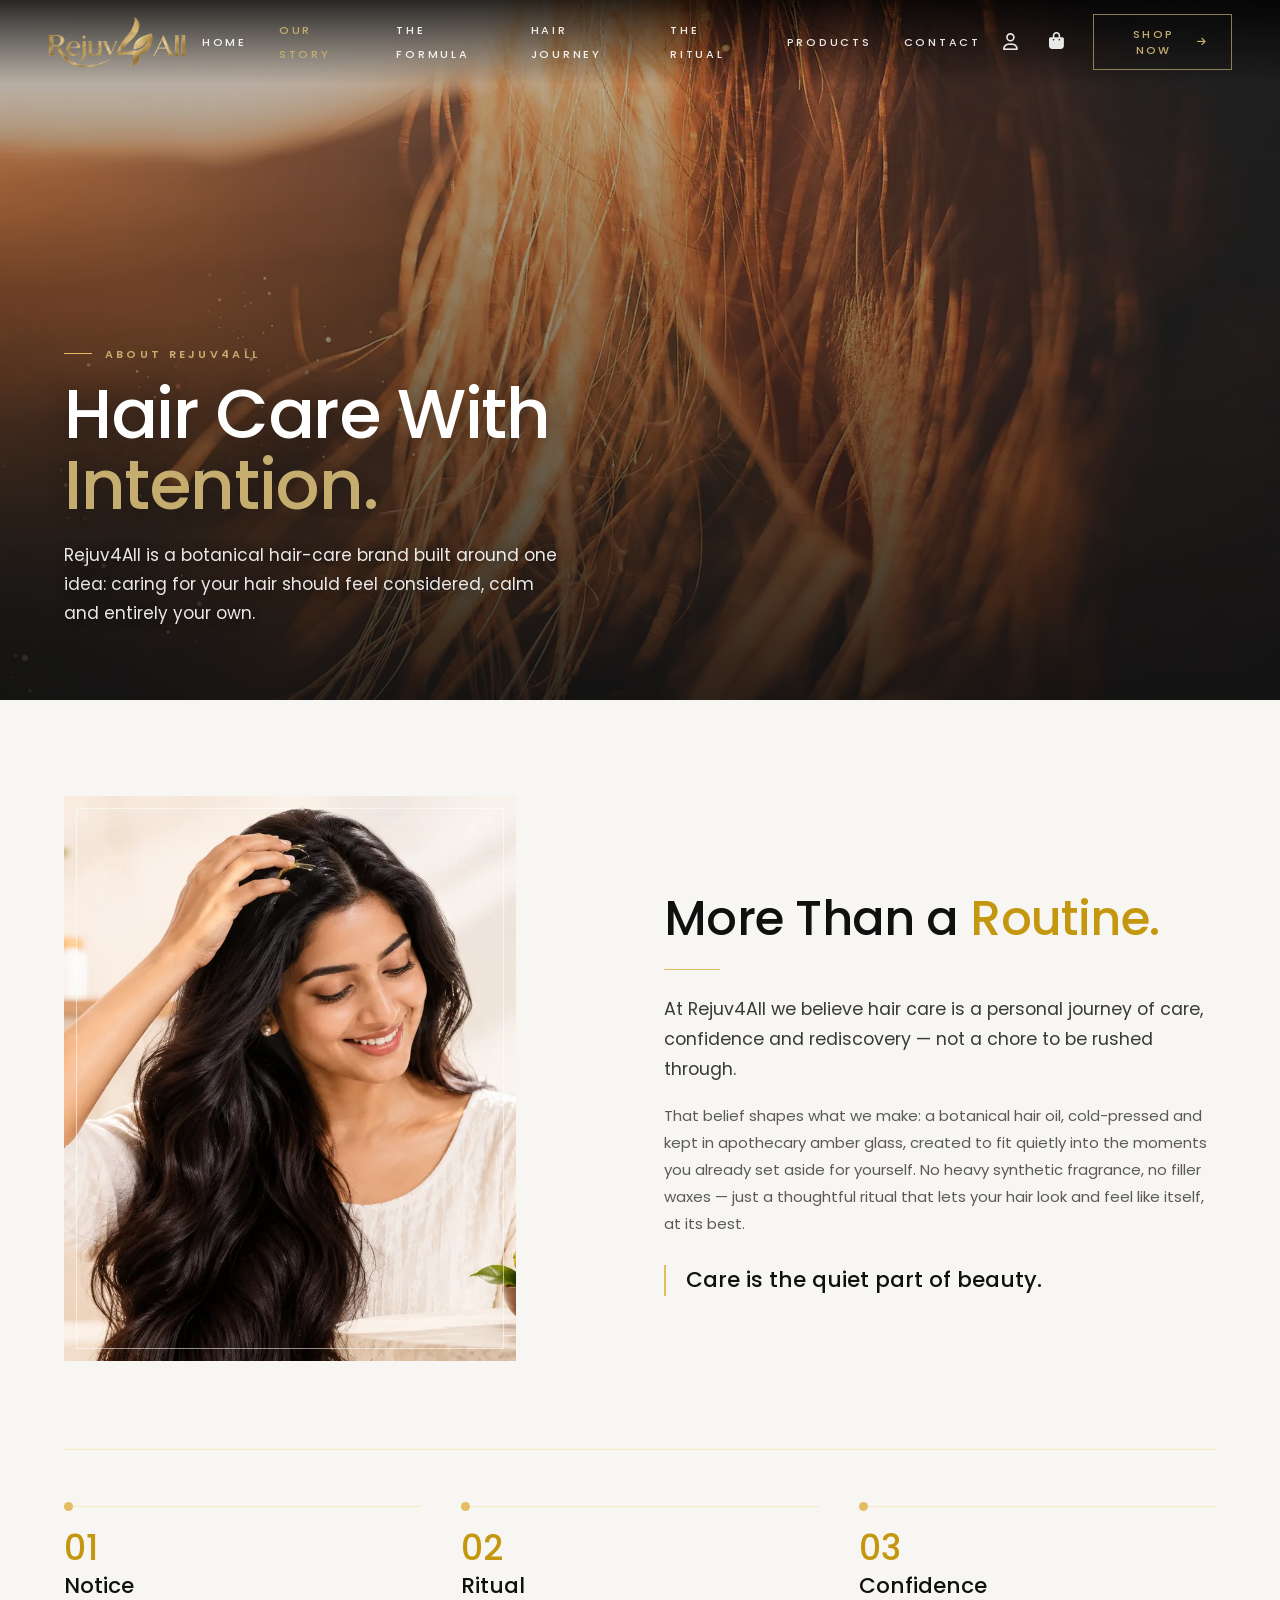
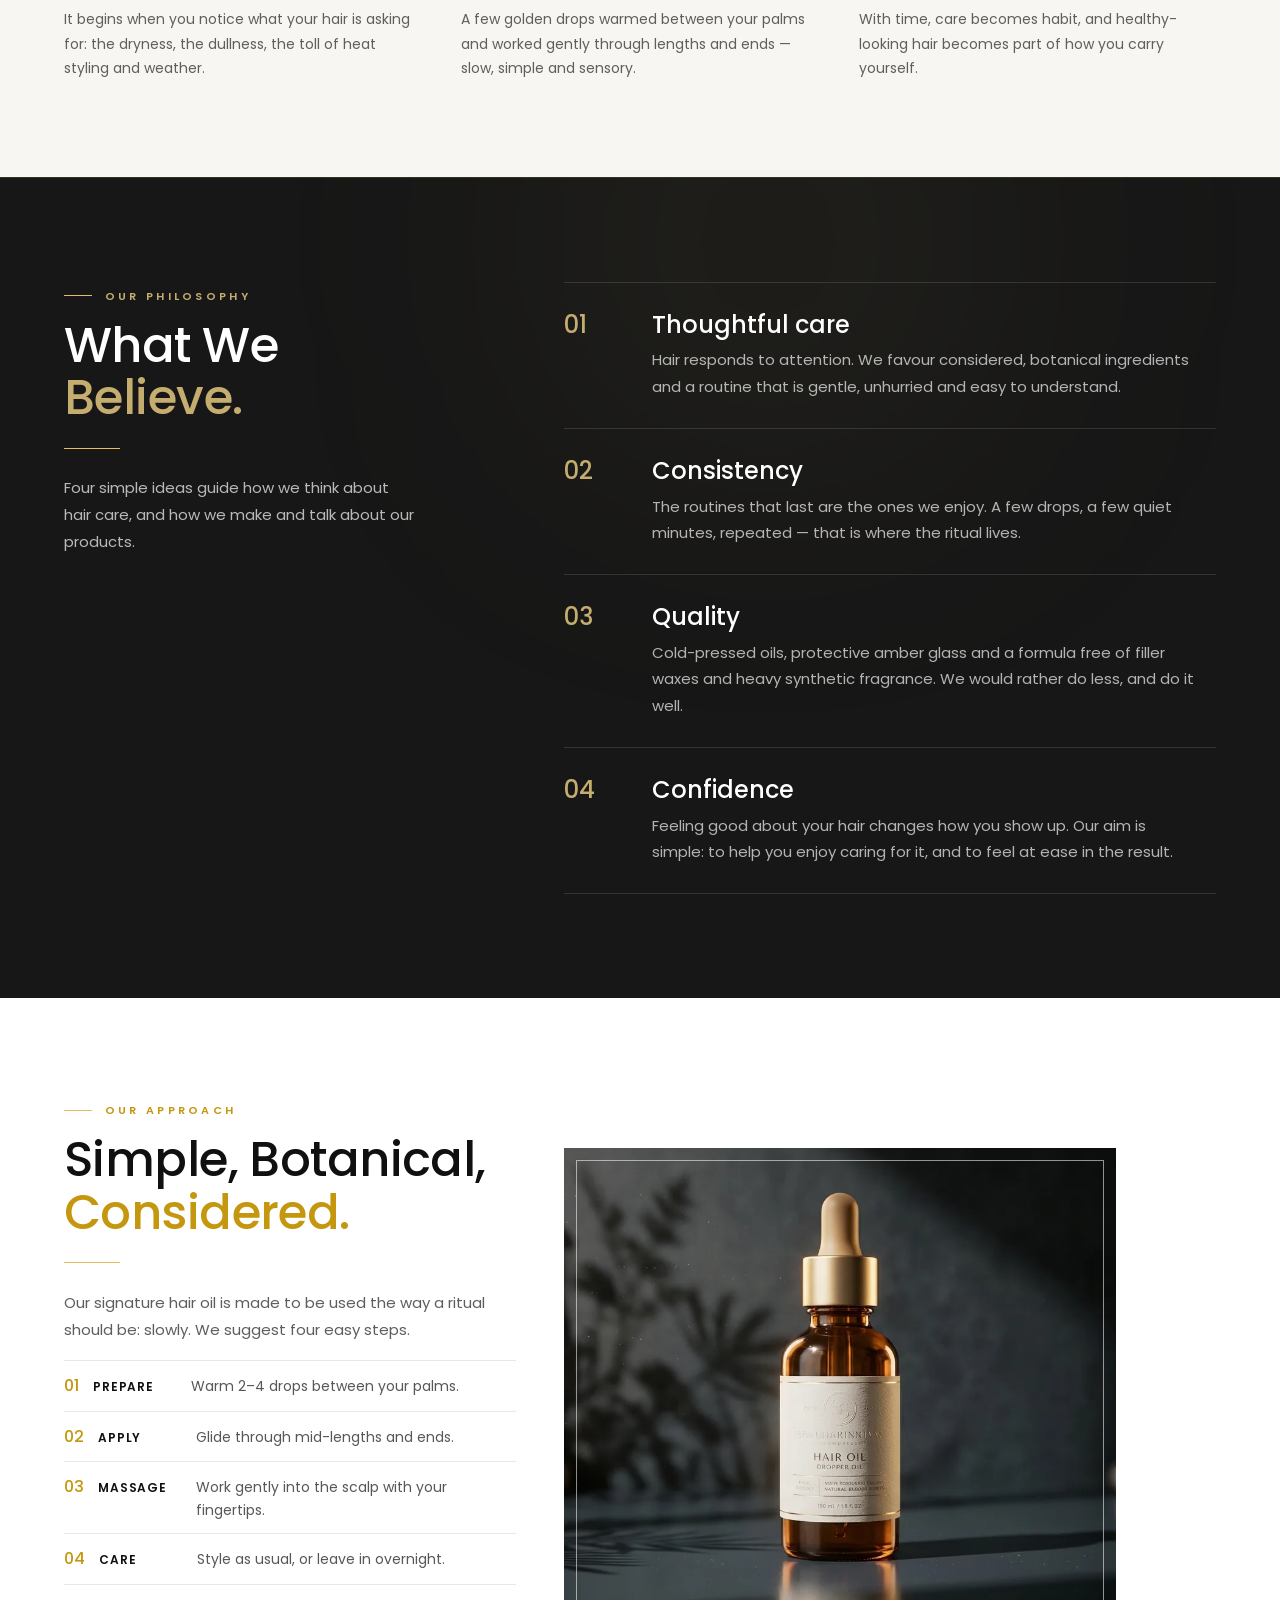
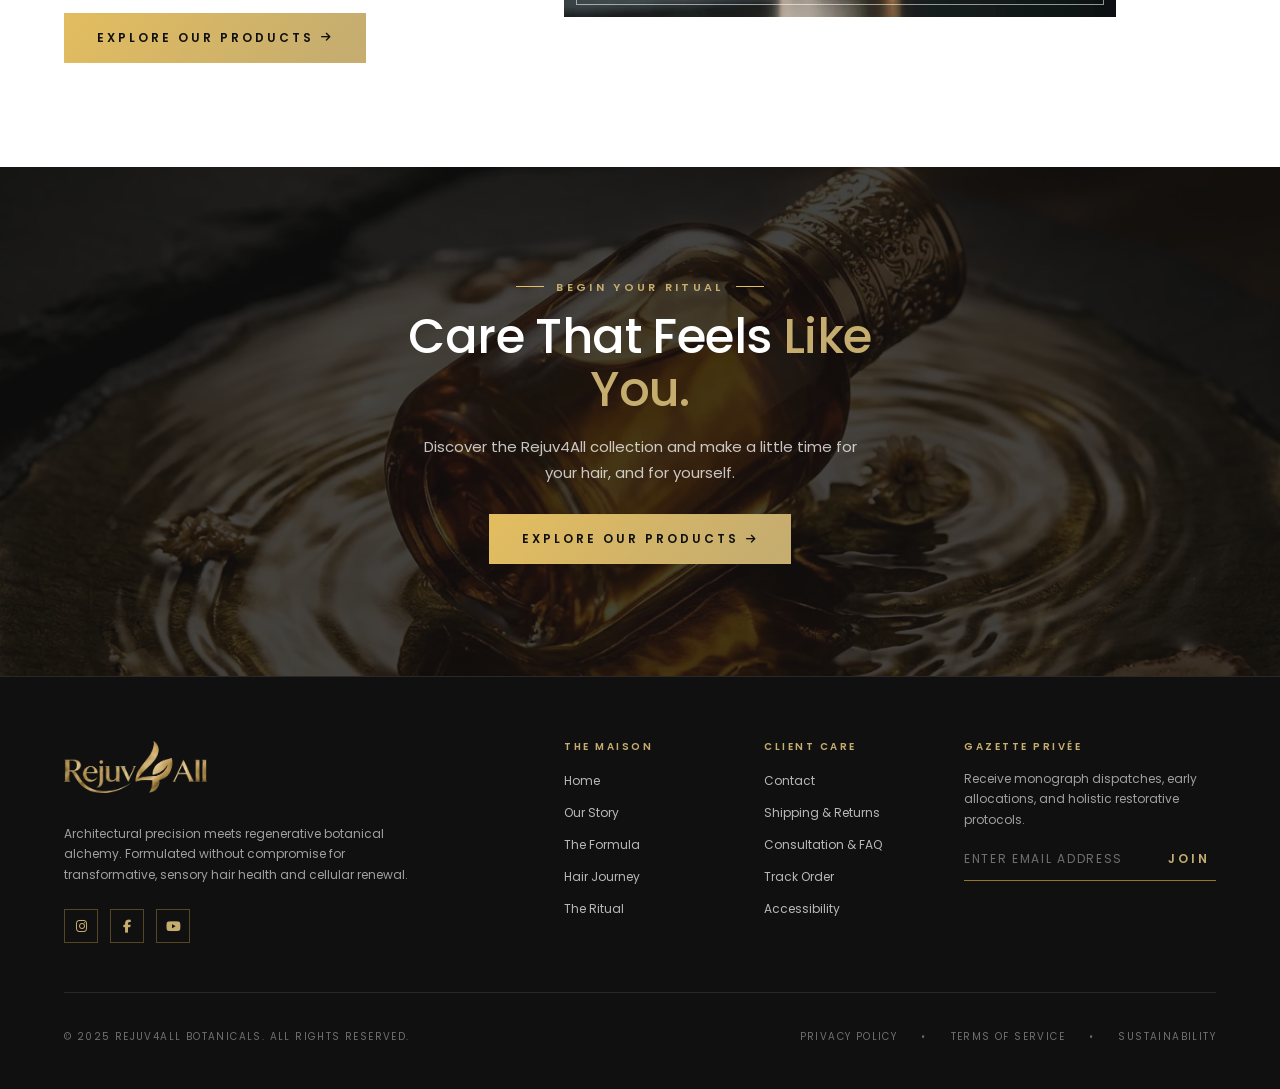
==== commit 12580eff: "new order page,account icon added" ====
--- a/about.html
+++ b/about.html
@@ -13,6 +13,7 @@
   <link href="https://cdn.jsdelivr.net/npm/bootstrap@5.3.3/dist/css/bootstrap.min.css" rel="stylesheet">
   <link href="https://cdnjs.cloudflare.com/ajax/libs/font-awesome/6.5.2/css/all.min.css" rel="stylesheet">
   <link href="home.css" rel="stylesheet">
+  <link href="profile-menu.css" rel="stylesheet">
   <link href="pages.css" rel="stylesheet">
   <link href="about.css" rel="stylesheet">
 </head>
@@ -35,6 +36,17 @@
   </nav>
 
   <div class="site-tools">
+    <div class="profile-menu" data-profile-menu>
+      <button class="icon-btn profile-btn" type="button" aria-label="Account menu" aria-haspopup="true" aria-expanded="false" aria-controls="profile-dropdown">
+        <i class="fa-regular fa-user" aria-hidden="true"></i>
+      </button>
+      <div class="profile-dropdown" id="profile-dropdown">
+        <ul>
+          <li><a href="login.html"><i class="fa-regular fa-user" aria-hidden="true"></i>Login</a></li>
+          <li><a class="profile-orders" href="orders.html"><i class="fa-solid fa-bag-shopping" aria-hidden="true"></i>Orders</a></li>
+        </ul>
+      </div>
+    </div>
     <a class="icon-btn cart-link" href="cart.html" aria-label="Cart">
       <i class="fa-solid fa-bag-shopping"></i>
       <span class="cart-count" id="cart-count" hidden>0</span>
@@ -72,8 +84,8 @@
 <!-- 1 · Hero -->
 <section class="ab-hero">
   <picture class="ab-hero__bg">
-    <source media="(max-width: 767.98px)" srcset="assets/images/web/about_hero_m.webp">
-    <img src="assets/images/web/about_hero.webp" alt="Close-up of a woman with glossy, healthy-looking hair and glowing skin in warm light" width="1600" height="900" fetchpriority="high">
+    <source media="(max-width: 767.98px)" srcset="assets/images/web/about_hero_hair_m.webp">
+    <img src="assets/images/web/about_hero_hair.webp" alt="Sunlit strands of long, healthy hair glowing in warm golden light" width="1600" height="900" fetchpriority="high">
   </picture>
   <div class="container-xl ab-hero__inner">
     <span class="ab-eyebrow ab-eyebrow--light ab-in" data-ab>About Rejuv4All</span>
@@ -243,6 +255,7 @@
 
 <script src="https://cdn.jsdelivr.net/npm/bootstrap@5.3.3/dist/js/bootstrap.bundle.min.js"></script>
 <script src="home.js"></script>
+<script src="profile-menu.js"></script>
 <script src="about.js"></script>
 </body>
 </html>
--- a/profile-menu.css
+++ b/profile-menu.css
@@ -0,0 +1,32 @@
+/* =========================================================
+   Rejuv4All — navbar profile / account dropdown (shared by every page)
+   White account menu with two icon + text items; opens on hover (mouse) or tap/click; behaviour in profile-menu.js.
+   ========================================================= */
+.profile-menu { position: relative; display: flex; align-items: center; }
+.profile-btn[aria-expanded="true"] { color: var(--gold-light); }
+
+.profile-dropdown {
+  position: absolute; top: 100%; right: -.6rem; z-index: 1;
+  padding-top: .75rem; /* hover bridge between icon and panel */
+  opacity: 0; visibility: hidden; transform: translateY(6px);
+  transition: opacity .22s var(--ease), transform .22s var(--ease), visibility 0s linear .22s;
+}
+.profile-dropdown ul {
+  margin: 0; padding: .4rem; list-style: none; width: 11.5rem;
+  background: #fff; border: 1px solid rgba(16, 16, 16, .07); border-radius: 6px;
+  box-shadow: 0 10px 30px rgba(16, 16, 16, .14), 0 2px 6px rgba(16, 16, 16, .06);
+}
+.profile-dropdown a, .profile-dropdown button {
+  display: flex; align-items: center; gap: .85rem; width: 100%; padding: .8rem .9rem; border: 0; border-radius: 4px; background: none; text-align: left; cursor: pointer; white-space: nowrap;
+  font-family: var(--font-sans); font-size: 11px; line-height: 1.2; font-weight: 500; letter-spacing: .18em; text-transform: uppercase; color: var(--black);
+  transition: color .2s, background-color .2s;
+}
+.profile-dropdown i { flex: none; width: 1rem; text-align: center; font-size: 14px; color: var(--gold-text); }
+.profile-dropdown a:hover, .profile-dropdown a:focus-visible, .profile-dropdown button:hover, .profile-dropdown button:focus-visible { color: var(--gold-text); background: rgba(196, 151, 14, .08); outline: 0; }
+.profile-dropdown a:hover i, .profile-dropdown a:focus-visible i, .profile-dropdown button:hover i, .profile-dropdown button:focus-visible i { color: var(--gold-text); }
+
+.profile-menu.is-open .profile-dropdown, .profile-menu:has(:focus-visible) .profile-dropdown { opacity: 1; visibility: visible; transform: none; transition-delay: 0s; }
+@media (hover: hover) { .profile-menu:hover .profile-dropdown { opacity: 1; visibility: visible; transform: none; transition-delay: 0s; } }
+/* very narrow phones: the extra icon needs the room; Shop Now stays one tap away in the menu drawer */
+@media (max-width: 479.98px) { .site-tools .nav-cta { display: none; } }
+@media (prefers-reduced-motion: reduce) { .profile-dropdown { transition: none; transform: none; } }
--- a/pages.css
+++ b/pages.css
@@ -5,12 +5,13 @@
    ========================================================= */
 
 /* The approved fixed header stays solid on pages without a hero */
+/* Same bar height and logo size as the homepage (home.css: 76px / 84px, 64px once scrolled; logo 40 / 46 / 50px) */
 .page-inner .site-header {
-  height: 64px;
+  height: var(--header-h);
   background: rgba(16, 16, 16, .92);
   -webkit-backdrop-filter: blur(12px); backdrop-filter: blur(12px);
 }
-.page-inner .site-logo img { height: 36px; }
+.page-inner .site-header.is-scrolled { height: 64px; }
 
 /* Page introduction (shared by contact + cart): eyebrow, title with a gold accent word, optional line of text,
    closed by a thin muted-gold divider. It sits on the existing page background. */
@@ -48,7 +49,6 @@
 @media (prefers-reduced-motion: reduce) { .btn-ink:hover i { transform: none; } }
 
 @media (min-width: 992px) {
-  .page-inner .site-header { height: 72px; }
   .intro { padding-top: calc(72px + 3rem); }
   .intro__rule { margin-top: 2.75rem; }
   .intro + .page-main { padding-top: 4rem; }
